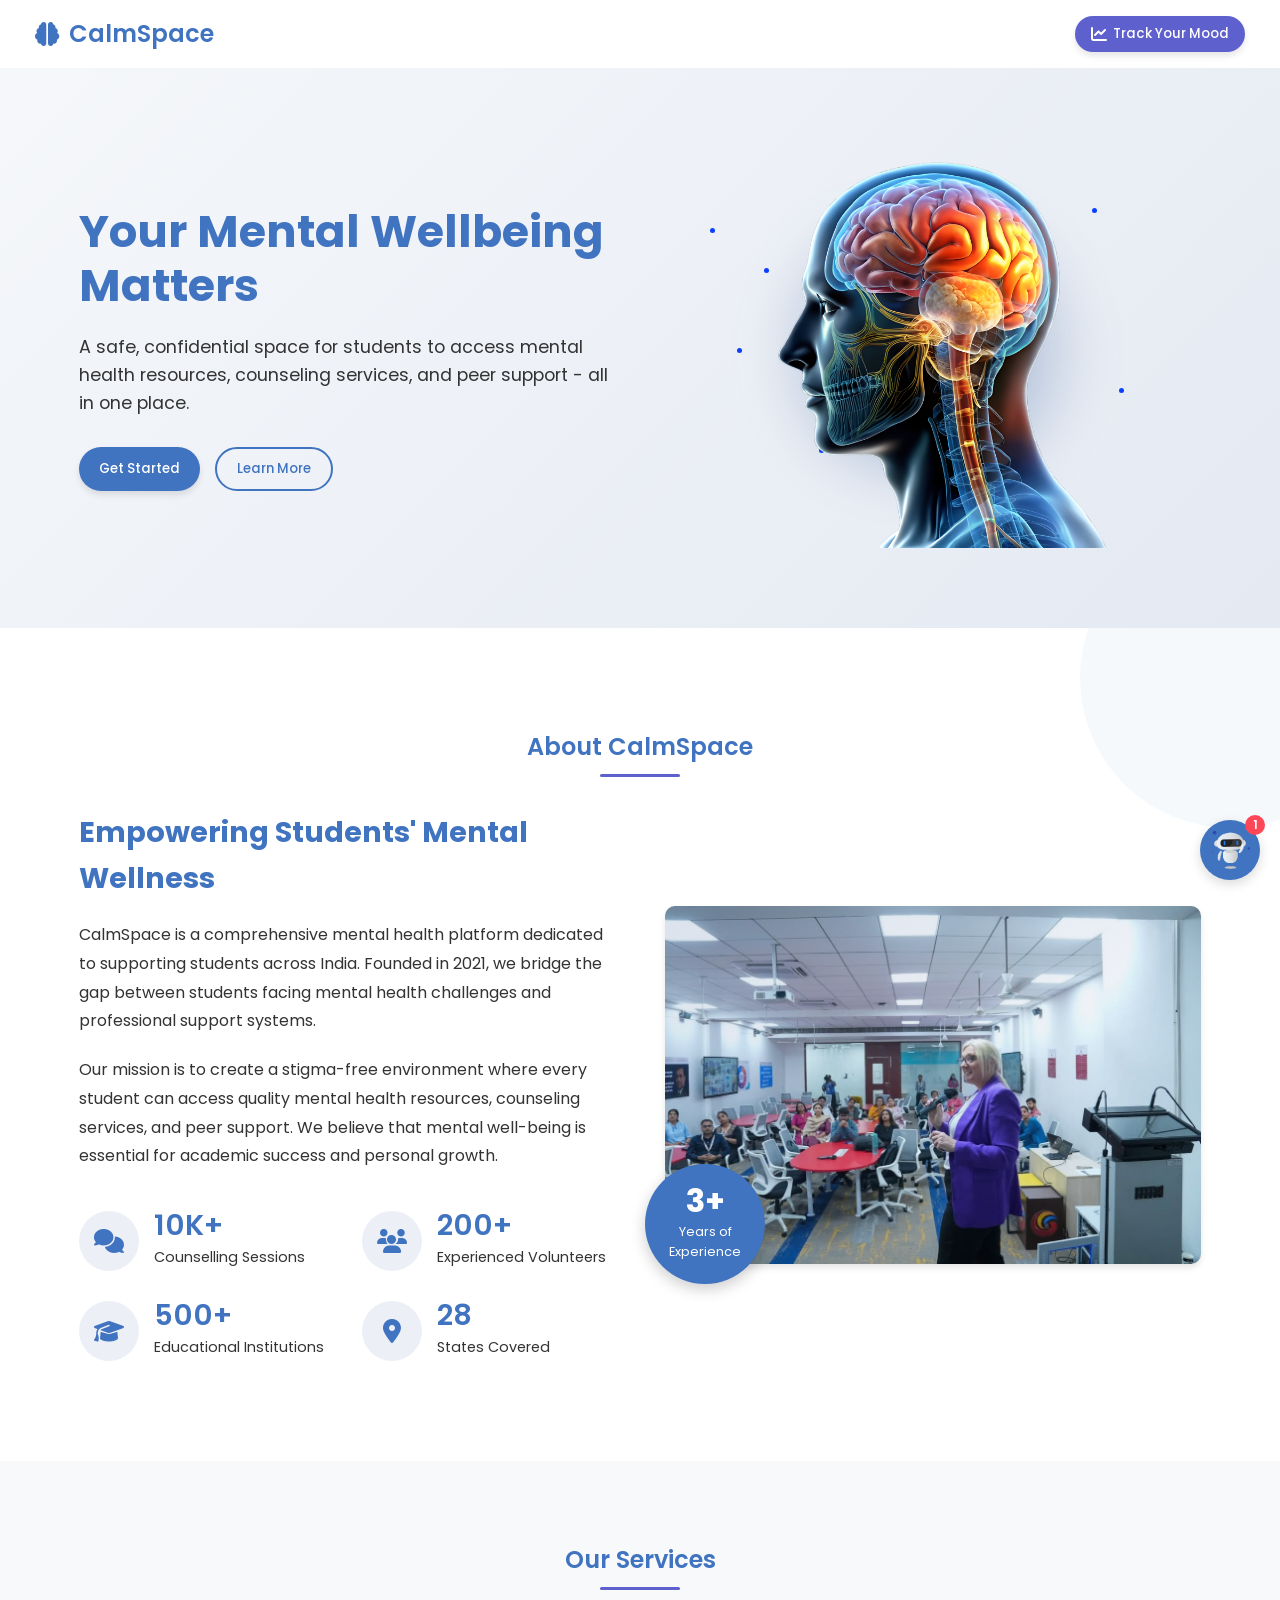
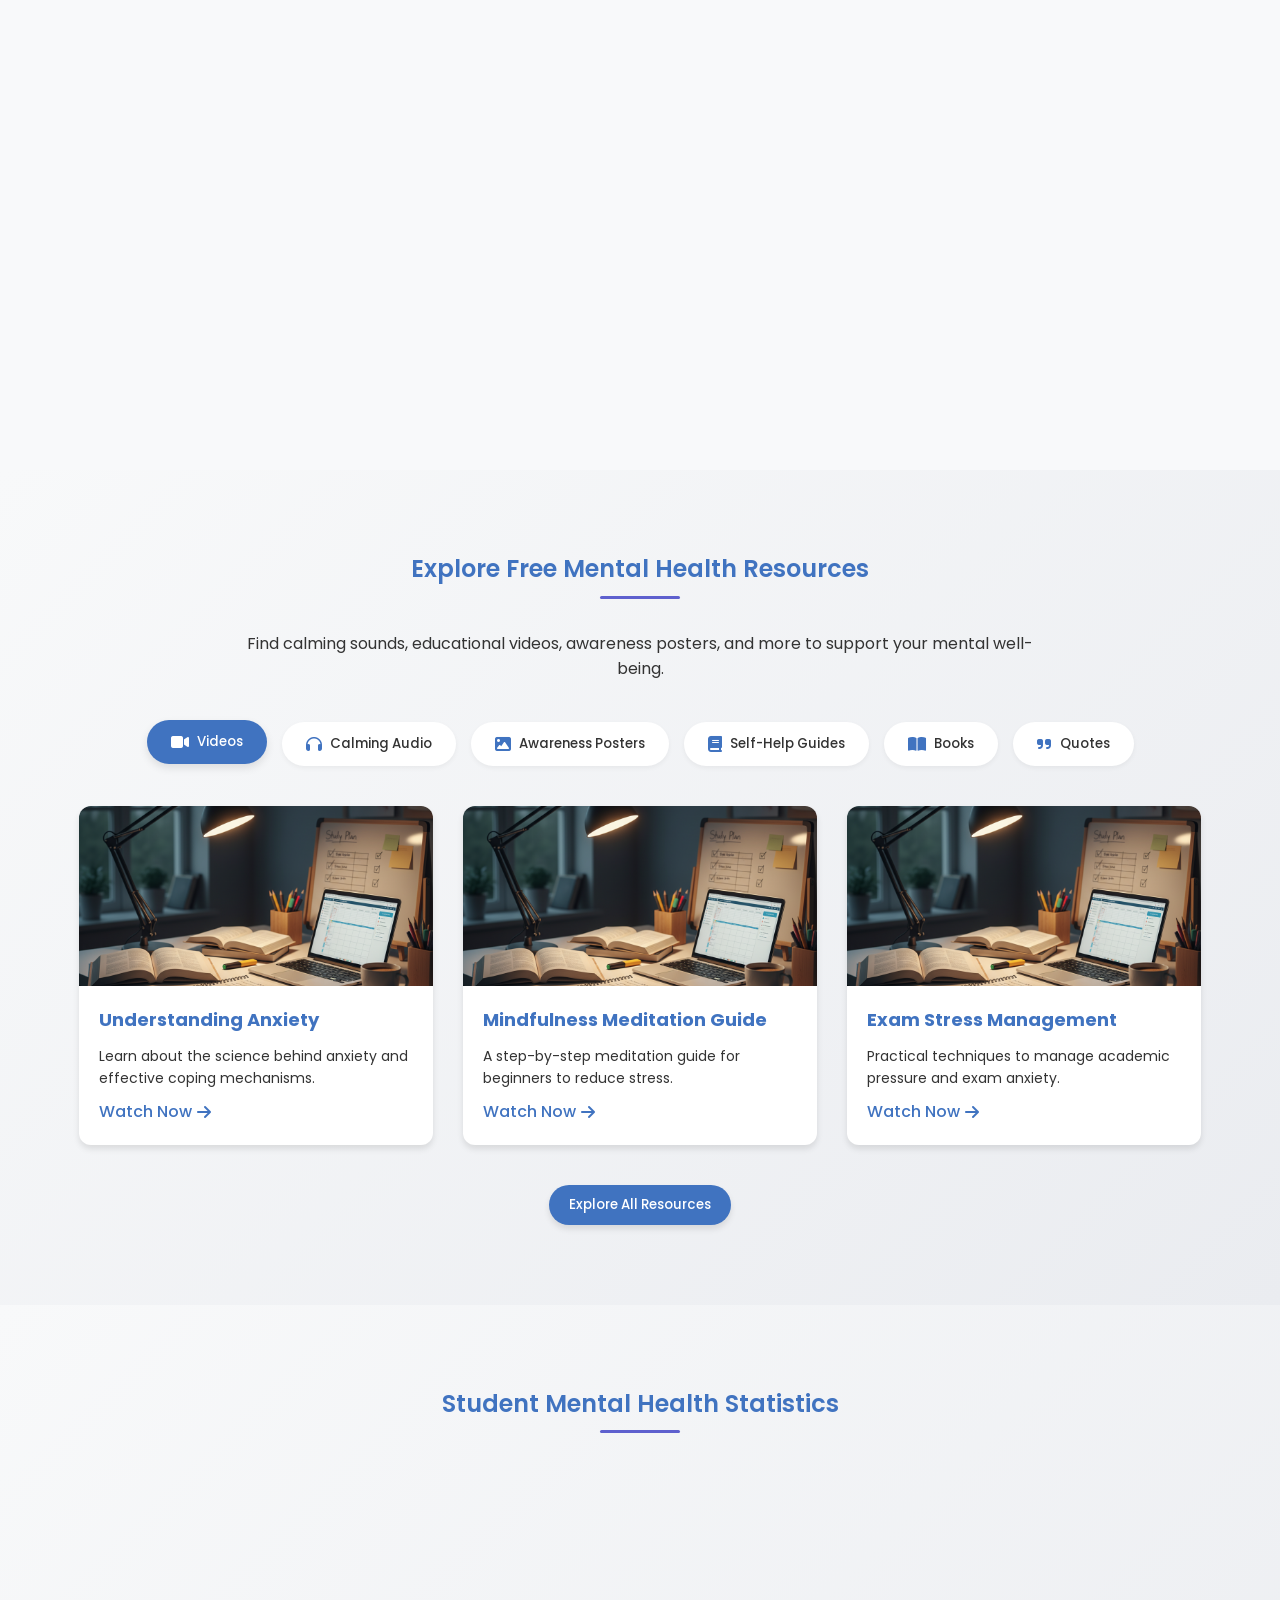
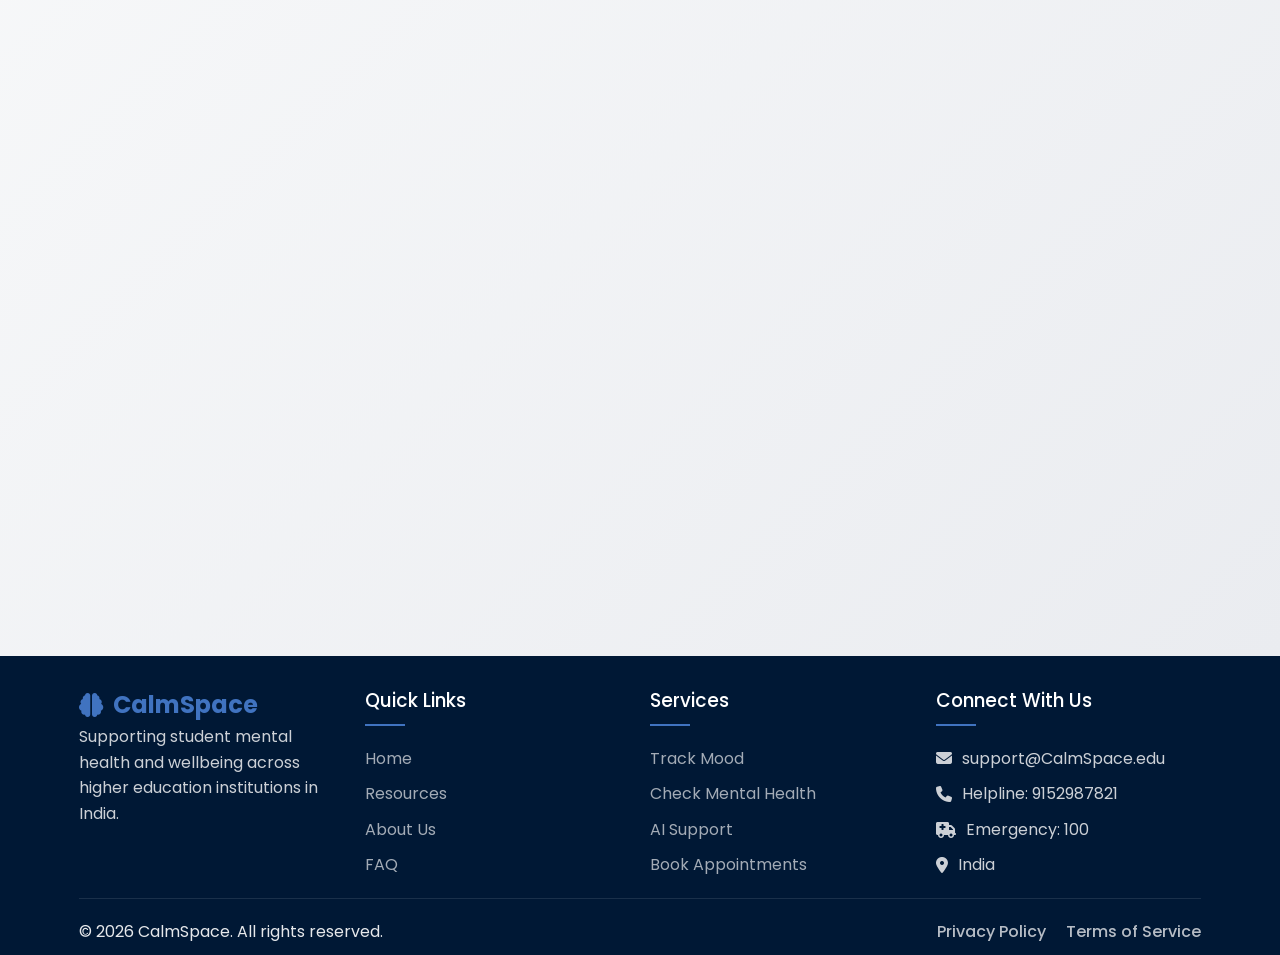
==== index.html @ 94ec0b8b "initial commit - frontend" ====
<!DOCTYPE html>
<html lang="en">

<head>
    <meta charset="UTF-8">
    <meta name="viewport" content="width=device-width, initial-scale=1.0">
    <!-- Primary Meta Tags -->
    <meta name="description" content="CalmSpace - A comprehensive mental health platform for students in higher education institutions across India. Access resources, support, and personalized mental wellness tools.">
    <meta name="keywords" content="mental health, student wellness, counseling, mindfulness, mental health support, education, stress management, anxiety, depression, student resources">
    <meta name="author" content="CalmSpace Warriors">
    <meta name="robots" content="index, follow">
    <meta name="theme-color" content="#6A0DAD">
    
    <!-- Favicon -->
    <link rel="apple-touch-icon" sizes="180x180" href="images/ico.png">
    <link rel="icon" type="image/png" sizes="32x32" href="images/ico.png">
    <link rel="icon" type="image/png" sizes="16x16" href="images/ico.png">
    <link rel="manifest" href="images/favicon/site.webmanifest">
    
    <!-- Open Graph / Facebook -->
    <meta property="og:type" content="website">
    <meta property="og:url" content="https://mind-space-beryl.vercel.app/">
    <meta property="og:title" content="CalmSpace - Digital Mental Health Support">
    <meta property="og:description" content="A safe, confidential space for students to access mental health resources, counseling services, and peer support.">
    <meta property="og:image" content="https://mind-space-beryl.vercel.app/images/screenshots/home.png">
    
    <!-- Twitter -->
    <meta property="twitter:card" content="summary_large_image">
    <meta property="twitter:url" content="https://mind-space-beryl.vercel.app/">
    <meta property="twitter:title" content="CalmSpace - Digital Mental Health Support">
    <meta property="twitter:description" content="A safe, confidential space for students to access mental health resources, counseling services, and peer support.">
    <meta property="twitter:image" content="https://mind-space-beryl.vercel.app/images/screenshots/home.png">

    <!-- Mobile App Capability -->
    <meta name="apple-mobile-web-app-capable" content="yes">
    <meta name="mobile-web-app-capable" content="yes">
    <meta name="apple-mobile-web-app-status-bar-style" content="black-translucent">
    
    <!-- PWA Compatibility -->
    <link rel="canonical" href="https://mind-space-beryl.vercel.app/">
    
    <title>CalmSpace - Digital Mental Health Support</title>
    <link rel="stylesheet" href="css/styles.css">
    <link rel="stylesheet" href="css/dashboard.css">
    <link rel="stylesheet" href="https://cdnjs.cloudflare.com/ajax/libs/font-awesome/6.4.0/css/all.min.css">
    <link href="https://fonts.googleapis.com/css2?family=Poppins:wght@300;400;500;600;700&display=swap"
        rel="stylesheet">

</head>

<body>
    <!-- Add notification container at the top of the body -->
    <div class="notifications-container" id="notifications-container"></div>
    
    <!-- Header Section -->
    <header>
        <div class="container">
            <div class="logo">
                <i class="fas fa-brain"></i>
                <h1>CalmSpace</h1>
            </div>
            <nav>
                <ul class="nav-links">
                   <!-- Navigation links will be populated by script.js based on login status -->
                </ul>
            </nav>
            <div style="display: flex; gap: 15px; align-items: center;">
                <button class="mood-tracker-btn">
                    <i class="fas fa-chart-line"></i> Track Your Mood
                </button>
                
                <!-- Auth buttons container - will be hidden when logged in -->
                <div class="auth-buttons-container" style="display: none;">
                    <div class="auth-buttons">
                        <button class="btn-secondary">Login</button>
                        <button class="btn-primary">Register</button>
                    </div>
                </div>
                
                <!-- User profile dropdown - initially hidden, shown when logged in -->
                <div class="user-profile-dropdown" style="display: none;">
                    <div class="profile-trigger" id="profile-trigger">
                        <div class="avatar-circle" id="header-avatar">U</div>
                        <span id="header-username">User</span>
                        <i class="fas fa-chevron-down"></i>
                    </div>
                    <div class="dropdown-menu" id="profile-dropdown">
                        <a href="profile.html" class="dropdown-item">
                            <i class="fas fa-user"></i> Profile
                        </a>
                        <a href="settings.html" class="dropdown-item">
                            <i class="fas fa-cog"></i> Settings
                        </a>
                        <div class="dropdown-divider"></div>
                        <a href="#" id="logout-btn" class="dropdown-item">
                            <i class="fas fa-sign-out-alt"></i> Sign Out
                        </a>
                    </div>
                </div>
            </div>
            <div class="hamburger">
                <span></span>
                <span></span>
                <span></span>
            </div>
        </div>
    </header>

    <!-- Hero Section -->
    <section id="home" class="hero">
        <div class="container">
            <div class="hero-content">
                <h1 class="fade-in">Your Mental Wellbeing Matters</h1>
                <p class="fade-in">A safe, confidential space for students to access mental health resources, counseling
                    services, and peer support - all in one place.</p>
                <div class="hero-buttons fade-in">
                    <button class="btn-primary">Get Started</button>
                    <button class="btn-secondary">Learn More</button>
                </div>
            </div>
            <div class="hero-image fade-in">
                <div class="brain-container">
                    <img src="./images/brain.png" alt="Brain visualization" class="brain-img">
                    <div class="neon-glow"></div>
                    <!-- Stars and twinkling elements -->
                    <div class="stars-container">
                        <div class="star" style="top: 20%; left: 10%;"></div>
                        <div class="star" style="top: 15%; left: 80%;"></div>
                        <div class="star" style="top: 60%; left: 85%;"></div>
                        <div class="star" style="top: 75%; left: 30%;"></div>
                        <div class="star" style="top: 40%; left: 50%;"></div>
                        <div class="star" style="top: 30%; left: 20%;"></div>
                        <div class="star" style="top: 80%; left: 70%;"></div>
                        <div class="star" style="top: 50%; left: 15%;"></div>
                    </div>
                    <!-- Neural network lines -->
                    <div class="neural-lines">
                        <div class="line line-1"></div>
                        <div class="line line-2"></div>
                        <div class="line line-3"></div>
                        <div class="line line-4"></div>
                        <div class="line line-5"></div>
                        <div class="line line-6"></div>
                    </div>
                    <div class="pulse-circles">
                        <div class="pulse-circle"></div>
                        <div class="pulse-circle"></div>
                        <div class="pulse-circle"></div>
                    </div>
                </div>
            </div>
        </div>
    </section>

    <section id="about" class="about">
        <div class="container">
            <h2 class="section-title">About CalmSpace</h2>

            <div class="about-container">
                <div class="about-content">
                    <div class="about-text">
                        <h3>Empowering Students' Mental Wellness</h3>
                        <p>CalmSpace is a comprehensive mental health platform dedicated to supporting students across
                            India. Founded in 2021, we bridge the gap between students facing mental health challenges
                            and professional support systems.</p>
                        <p>Our mission is to create a stigma-free environment where every student can access quality
                            mental health resources, counseling services, and peer support. We believe that mental
                            well-being is essential for academic success and personal growth.</p>

                        <div class="key-points">
                            <div class="key-point">
                                <div class="key-icon">
                                    <i class="fas fa-comments"></i>
                                </div>
                                <div class="key-info">
                                    <h4>10K+</h4>
                                    <p>Counselling Sessions</p>
                                </div>
                            </div>

                            <div class="key-point">
                                <div class="key-icon">
                                    <i class="fas fa-users"></i>
                                </div>
                                <div class="key-info">
                                    <h4>200+</h4>
                                    <p>Experienced Volunteers</p>
                                </div>
                            </div>

                            <div class="key-point">
                                <div class="key-icon">
                                    <i class="fas fa-graduation-cap"></i>
                                </div>
                                <div class="key-info">
                                    <h4>500+</h4>
                                    <p>Educational Institutions</p>
                                </div>
                            </div>

                            <div class="key-point">
                                <div class="key-icon">
                                    <i class="fas fa-map-marker-alt"></i>
                                </div>
                                <div class="key-info">
                                    <h4>28</h4>
                                    <p>States Covered</p>
                                </div>
                            </div>
                        </div>
                    </div>
                </div>

                <div class="about-image">
                    <div class="image-container">
                        <img src="images/class.png" alt="Student counseling session">
                        <div class="image-overlay"></div>
                    </div>
                    <div class="experience-badge">
                        <span class="years">3+</span>
                        <span class="text">Years of<br>Experience</span>
                    </div>
                </div>
            </div>
        </div>
    </section>

    <!-- Quick Links Section -->
    <section id="services" class="quick-links">
        <div class="container">
            <h2 class="section-title">Our Services</h2>
            <div class="services-grid">
                <div class="service-card slide-up">
                    <div class="icon-container">
                        <i class="fas fa-robot"></i>
                    </div>
                    <h3>AI-guided Support</h3>
                    <p>Interactive chatbot offering coping strategies and professional referrals when needed.</p>
                    <a href="AI-support.html" class="learn-more">Try Now <i class="fas fa-arrow-right"></i></a>
                </div>

                <div class="service-card slide-up">
                    <div class="icon-container">
                        <i class="fas fa-calendar-check"></i>
                    </div>
                    <h3>Confidential Booking</h3>
                    <p>Schedule private appointments with campus counselors or mental health professionals.</p>
                    <a href="appointment.html" class="learn-more">Book Now <i class="fas fa-arrow-right"></i></a>
                </div>

                <div class="service-card slide-up">
                    <div class="icon-container">
                        <i class="fas fa-book-open"></i>
                    </div>
                    <h3>Resource Hub</h3>
                    <p>Access videos, relaxation audio, and wellness guides in multiple languages.</p>
                    <a href="resources.html" class="learn-more">Explore <i class="fas fa-arrow-right"></i></a>
                </div>

                <div class="service-card slide-up">
                    <div class="icon-container">
                        <i class="fas fa-users"></i>
                    </div>
                    <h3>Peer Support</h3>
                    <p>Connect with trained student volunteers in a moderated, safe environment.</p>
                    <a href="community.html" class="learn-more">Join Community <i class="fas fa-arrow-right"></i></a>
                </div>
            </div>
        </div>
    </section>

        <!-- Resources Section -->
    <section id="resources" class="resources">
        <div class="container">
            <h2 class="section-title">Explore Free Mental Health Resources</h2>
            <p class="section-description">Find calming sounds, educational videos, awareness posters, and more to support your mental well-being.</p>
            
            <div class="resources-tabs">
                <button class="tab-button active" data-tab="videos">
                    <i class="fas fa-video"></i> Videos
                </button>
                <button class="tab-button" data-tab="audio">
                    <i class="fas fa-headphones"></i> Calming Audio
                </button>
                <button class="tab-button" data-tab="posters">
                    <i class="fas fa-image"></i> Awareness Posters
                </button>
                <button class="tab-button" data-tab="guides">
                    <i class="fas fa-book"></i> Self-Help Guides
                </button>
                <button class="tab-button" data-tab="books">
                    <i class="fas fa-book-open"></i> Books
                </button>
                <button class="tab-button" data-tab="quotes">
                    <i class="fas fa-quote-right"></i> Quotes
                </button>
            </div>
            
            <div class="tab-content active" id="videos-content">
                <div class="resources-grid">
                    <div class="resource-card video-card">
                        <div class="resource-thumbnail" data-video-src="resource/video/3.mp4">
                            <img src="resource/posters/1.png" alt="Understanding Anxiety">
                        </div>
                        <h3>Understanding Anxiety</h3>
                        <p>Learn about the science behind anxiety and effective coping mechanisms.</p>
                        <a href="#" class="resource-link" onclick="handleResourceClick(event, 'resources.html')">Watch Now <i class="fas fa-arrow-right"></i></a>
                    </div>
                    
                    <div class="resource-card video-card">
                        <div class="resource-thumbnail" data-video-src="resource/video/3.mp4">
                            <img src="resource/posters/1.png" alt="Mindfulness Meditation Guide">
                        </div>
                        <h3>Mindfulness Meditation Guide</h3>
                        <p>A step-by-step meditation guide for beginners to reduce stress.</p>
                        <a href="#" class="resource-link" onclick="handleResourceClick(event, 'resources.html')">Watch Now <i class="fas fa-arrow-right"></i></a>
                    </div>
                    
                    <div class="resource-card video-card">
                        <div class="resource-thumbnail" data-video-src="resource/video/3.mp4">
                            <img src="resource/posters/1.png" alt="Exam Stress Management">
                        </div>
                        <h3>Exam Stress Management</h3>
                        <p>Practical techniques to manage academic pressure and exam anxiety.</p>
                        <a href="#" class="resource-link" onclick="handleResourceClick(event, 'resources.html')">Watch Now <i class="fas fa-arrow-right"></i></a>
                    </div>
                </div>
            </div>
            
            <div class="tab-content" id="audio-content">
                <div class="resources-grid">
                    <div class="resource-card audio-card">
                        <div class="resource-thumbnail audio-thumbnail" data-audio-src="resource/audio/1.mp3">
                            <img src="https://images.unsplash.com/photo-1520523839897-bd0b52f945a0?ixlib=rb-4.0.3&auto=format&fit=crop&w=800&q=80" alt="Nature Sounds">
                        </div>
                        <h3>Nature Sounds</h3>
                        <p>Soothing nature sounds to help with focus and relaxation.</p>
                        <a href="#" class="resource-link" onclick="handleResourceClick(event, 'resources.html')">Listen Now <i class="fas fa-arrow-right"></i></a>
                    </div>
                    
                    <div class="resource-card audio-card">
                        <div class="resource-thumbnail audio-thumbnail" data-audio-src="resource/audio/1.mp3">
                            <img src="https://images.unsplash.com/photo-1511379938547-c1f69419868d?ixlib=rb-4.0.3&auto=format&fit=crop&w=800&q=80" alt="Guided Meditation">
                        </div>
                        <h3>Guided Meditation</h3>
                        <p>15-minute guided meditation for stress relief and mental clarity.</p>
                        <a href="#" class="resource-link" onclick="handleResourceClick(event, 'resources.html')">Listen Now <i class="fas fa-arrow-right"></i></a>
                    </div>
                    
                    <div class="resource-card audio-card">
                        <div class="resource-thumbnail audio-thumbnail" data-audio-src="resource/audio/1.mp3">
                            <img src="https://images.unsplash.com/photo-1614624532983-4ce03382d63d?ixlib=rb-4.0.3&auto=format&fit=crop&w=800&q=80" alt="Sleep Sounds">
                        </div>
                        <h3>Sleep Sounds</h3>
                        <p>Calming audio to help you fall asleep faster and improve sleep quality.</p>
                        <a href="#" class="resource-link" onclick="handleResourceClick(event, 'resources.html')">Listen Now <i class="fas fa-arrow-right"></i></a>
                    </div>
                </div>
            </div>
            
            <div class="tab-content" id="posters-content">
                <div class="resources-grid">
                    <div class="resource-card">
                        <div class="resource-thumbnail poster-thumbnail">
                            <img src="resource/posters/1.png" alt="Crisis Helplines">
                        </div>
                        <h3>Crisis Helplines</h3>
                        <p>Important phone numbers and resources for mental health emergencies.</p>
                        <a href="#" class="resource-link" onclick="handleDownload(event, 'resource/posters/3.png', 'Crisis-Helplines-Poster.png')">Download <i class="fas fa-download"></i></a>
                    </div>
                    
                    <div class="resource-card">
                        <div class="resource-thumbnail poster-thumbnail">
                            <img src="resource/posters/1.png" alt="Crisis Helplines">
                        </div>
                        <h3>Crisis Helplines</h3>
                        <p>Important phone numbers and resources for mental health emergencies.</p>
                        <a href="#" class="resource-link" onclick="handleDownload(event, 'resource/posters/3.png', 'Crisis-Helplines-Poster.png')">Download <i class="fas fa-download"></i></a>
                    </div>
                    
                    <div class="resource-card">
                        <div class="resource-thumbnail poster-thumbnail">
                            <img src="resource/posters/1.png" alt="Crisis Helplines">
                        </div>
                        <h3>Crisis Helplines</h3>
                        <p>Important phone numbers and resources for mental health emergencies.</p>
                        <a href="#" class="resource-link" onclick="handleDownload(event, 'resource/posters/3.png', 'Crisis-Helplines-Poster.png')">Download <i class="fas fa-download"></i></a>
                    </div>
                </div>
            </div>
            
            <div class="tab-content" id="guides-content">
                <div class="resources-grid">
                    <div class="resource-card">
                        <div class="resource-thumbnail guide-thumbnail">
                            <img src="https://images.unsplash.com/photo-1544367567-0f2fcb009e0b?ixlib=rb-4.0.3&auto=format&fit=crop&w=800&q=80" alt="Exam Preparation Guide">
                            <div class="guide-icon"><i class="fas fa-file-pdf"></i></div>
                        </div>
                        <h3>Exam Preparation Guide</h3>
                        <p>Comprehensive guide to effective study techniques and exam preparation.</p>
                        <a href="#" class="resource-link" onclick="handleDownload(event, 'resource/guides/1.pdf', 'Exam-Preparation-Guide.pdf')">Download PDF <i class="fas fa-arrow-right"></i></a>
                    </div>
                    
                    <div class="resource-card">
                        <div class="resource-thumbnail guide-thumbnail">
                            <img src="https://images.unsplash.com/photo-1604328698692-f76ea9498e76?ixlib=rb-4.0.3&auto=format&fit=crop&w=800&q=80" alt="Self-Care Workbook">
                            <div class="guide-icon"><i class="fas fa-file-pdf"></i></div>
                        </div>
                        <h3>Self-Care Workbook</h3>
                        <p>Interactive workbook with exercises to improve your mental well-being.</p>
                        <a href="#" class="resource-link" onclick="handleDownload(event, 'resource/guides/1.pdf', 'Self-Care-Workbook.pdf')">Download PDF <i class="fas fa-arrow-right"></i></a>
                    </div>
                    
                    <div class="resource-card">
                        <div class="resource-thumbnail guide-thumbnail">
                            <img src="https://images.unsplash.com/photo-1512621776951-a57141f2eefd?ixlib=rb-4.0.3&auto=format&fit=crop&w=800&q=80" alt="Nutrition and Mental Health">
                            <div class="guide-icon"><i class="fas fa-file-pdf"></i></div>
                        </div>
                        <h3>Nutrition and Mental Health</h3>
                        <p>Learn about the connection between nutrition and mental well-being.</p>
                        <a href="#" class="resource-link" onclick="handleDownload(event, 'resource/guides/1.pdf', 'Nutrition-and-Mental-Health.pdf')">Download PDF <i class="fas fa-arrow-right"></i></a>
                    </div>
                </div>
            </div>
            
            <div class="tab-content" id="books-content">
                <div class="resources-grid">
                    <div class="resource-card">
                        <div class="resource-thumbnail guide-thumbnail">
                            <img src="https://images.unsplash.com/photo-1544947950-fa07a98d237f?ixlib=rb-4.0.3&auto=format&fit=crop&w=800&q=80" alt="The Anxiety and Phobia Workbook">
                            <div class="guide-icon"><i class="fas fa-book"></i></div>
                        </div>
                        <h3>The Anxiety and Phobia Workbook</h3>
                        <p>A practical guide with proven strategies for managing anxiety, panic attacks, and phobias effectively.</p>
                        <a href="#" class="resource-link" onclick="handleDownload(event, 'resource/books/1.pdf', 'The-Anxiety-and-Phobia-Workbook.pdf')">Download PDF <i class="fas fa-download"></i></a>
                    </div>
                    
                    <div class="resource-card">
                        <div class="resource-thumbnail guide-thumbnail">
                            <img src="https://images.unsplash.com/photo-1532012197267-da84d127e765?ixlib=rb-4.0.3&auto=format&fit=crop&w=800&q=80" alt="Mindfulness for Students">
                            <div class="guide-icon"><i class="fas fa-book"></i></div>
                        </div>
                        <h3>Mindfulness for Students</h3>
                        <p>Learn practical mindfulness techniques specifically designed for academic stress and student life.</p>
                        <a href="#" class="resource-link" onclick="handleDownload(event, 'resource/books/1.pdf', 'Mindfulness-for-Students.pdf')">Download PDF <i class="fas fa-download"></i></a>
                    </div>
                    
                    <div class="resource-card">
                        <div class="resource-thumbnail guide-thumbnail">
                            <img src="https://images.unsplash.com/photo-1535905557558-afc4877a26fc?ixlib=rb-4.0.3&auto=format&fit=crop&w=800&q=80" alt="The Self-Care Project">
                            <div class="guide-icon"><i class="fas fa-book"></i></div>
                        </div>
                        <h3>The Self-Care Project</h3>
                        <p>How to develop self-care habits that actually work and lead to a healthier, happier you.</p>
                        <a href="#" class="resource-link" onclick="handleDownload(event, 'resource/books/1.pdf', 'The-Self-Care-Project.pdf')">Download PDF <i class="fas fa-download"></i></a>
                    </div>
                </div>
            </div>
            
            <div class="tab-content" id="quotes-content">
                <div class="resources-grid">
                    <div class="resource-card quote-card">
                        <div class="quote-container">
                            <i class="fas fa-quote-left quote-icon"></i>
                            <blockquote>"Your present circumstances don't determine where you can go; they merely determine where you start."</blockquote>
                            <p class="quote-author">— Nido Qubein</p>
                        </div>
                        <a href="#" class="resource-link" onclick="handleQuoteShare(event, 'Your present circumstances don\'t determine where you can go; they merely determine where you start.', 'Nido Qubein')">Share <i class="fas fa-share-alt"></i></a>
                    </div>
                    
                    <div class="resource-card quote-card">
                        <div class="quote-container">
                            <i class="fas fa-quote-left quote-icon"></i>
                            <blockquote>"You don't have to control your thoughts. You just have to stop letting them control you."</blockquote>
                            <p class="quote-author">— Dan Millman</p>
                        </div>
                        <a href="#" class="resource-link" onclick="handleQuoteShare(event, 'You don\'t have to control your thoughts. You just have to stop letting them control you.', 'Dan Millman')">Share <i class="fas fa-share-alt"></i></a>
                    </div>
                    
                    <div class="resource-card quote-card">
                        <div class="quote-container">
                            <i class="fas fa-quote-left quote-icon"></i>
                            <blockquote>"Mental health problems don't define who you are. They are something you experience, but you walk in your own shoes."</blockquote>
                            <p class="quote-author">— Matt Haig</p>
                        </div>
                        <a href="#" class="resource-link" onclick="handleQuoteShare(event, 'Mental health problems don\'t define who you are. They are something you experience, but you walk in your own shoes.', 'Matt Haig')">Share <i class="fas fa-share-alt"></i></a>
                    </div>
                </div>
            </div>
            
            <div class="center-button">
                <button class="btn-primary">Explore All Resources</button>
            </div>
        </div>
    </section>
    <!-- Data Visualization Section -->
    <section id="statistics" class="data-visualization">
        <div class="container">
            <h2 class="section-title">Student Mental Health Statistics</h2>
            <div class="data-grid">
                <div class="map-container slide-up">
                    <h3>Select a State/UT</h3>
                    <div class="india-map-wrapper">
                        <div id="map-tooltip"></div>
                        <object id="india-map-object" data="./images/india.svg" type="image/svg+xml"></object>
                    </div>
                    <div class="map-legend">
                        <div class="legend-item">
                            <span class="legend-color" style="background-color: #4a6fa5;"></span>
                            <span>Selected State</span>
                        </div>
                        <div class="legend-item">
                            <span class="legend-color" style="background-color: #e4e9f2;"></span>
                            <span>Other States</span>
                        </div>
                    </div>
                </div>

                <div class="stats-container slide-up">
                    <h3 id="stats-title">All India Statistics</h3>
                    <div class="stats-wrapper">
                        <div class="stat-card">
                            <div class="stat-icon">
                                <i class="fas fa-graduation-cap"></i>
                            </div>
                            <div class="stat-info">
                                <h4>Higher Education Students</h4>
                                <p id="education-stat">3.85 Crore</p>
                            </div>
                        </div>

                        <div class="stat-card">
                            <div class="stat-icon">
                                <i class="fas fa-brain"></i>
                            </div>
                            <div class="stat-info">
                                <h4>Facing Mental Stress</h4>
                                <p id="stress-stat">1.16 Crore (30%)</p>
                            </div>
                        </div>

                        <div class="stat-card">
                            <div class="stat-icon">
                                <i class="fas fa-hand-holding-heart"></i>
                            </div>
                            <div class="stat-info">
                                <h4>Seeking Help</h4>
                                <p id="help-stat">23.1 Lakh (20%)</p>
                            </div>
                        </div>

                        <div class="stat-card">
                            <div class="stat-icon">
                                <i class="fas fa-clinic-medical"></i>
                            </div>
                            <div class="stat-info">
                                <h4>Available Counselors</h4>
                                <p id="counselor-stat">1:5000 Ratio</p>
                            </div>
                        </div>
                    </div>
                    <div class="chart-container">
                        <canvas id="mental-health-chart"></canvas>
                    </div>
                    <div class="data-note">
                        <i class="fas fa-info-circle"></i> Data shown is based on 2026 projections from national mental health surveys.
                    </div>
                </div>
            </div>
        </div>
    </section>

    <!-- Footer Section -->
    <footer id="contact">
        <div class="container">
            <div class="footer-top">
                <div class="footer-column">
                    <div class="logo">
                        <i class="fas fa-brain"></i>
                        <h2>CalmSpace</h2>
                    </div>
                    <p>Supporting student mental health and wellbeing across higher education institutions in India.</p>
                </div>

                <div class="footer-column">
                    <h3>Quick Links</h3>
                    <ul>
                        <li><a href="index.html">Home</a></li>
                        <li><a href="#" onclick="checkLoginAndRedirect('resources.html')">Resources</a></li>
                        <li><a href="about.html">About Us</a></li>
                        <li><a href="faq.html">FAQ</a></li>
                    </ul>
                </div>

                <div class="footer-column">
                    <h3>Services</h3>
                    <ul>
                        <li><a href="#" onclick="checkLoginAndRedirect('mood.html')">Track Mood</a></li>
                        <li><a href="#" onclick="checkLoginAndRedirect('mental-home.html')">Check Mental Health</a></li>
                        <li><a href="#" onclick="checkLoginAndRedirect('AI-support.html')">AI Support</a></li>
                        <li><a href="#" onclick="checkLoginAndRedirect('appointment.html')">Book Appointments</a></li>
                    </ul>
                </div>

                <div class="footer-column">
                    <h3>Connect With Us</h3>
                    <ul>
                        <li><i class="fas fa-envelope"></i> support@CalmSpace.edu</li>
                        <li><i class="fas fa-phone"></i> Helpline: 9152987821</li>
                        <li><i class="fas fa-ambulance"></i> Emergency: 100</li>
                        <li><i class="fas fa-map-marker-alt"></i> India</li>
                    </ul>
                </div>
            </div>

            <div class="footer-bottom">
                <p>&copy; 2026 CalmSpace. All rights reserved.</p>
                <div class="footer-links">
                    <a href="policy.html">Privacy Policy</a>
                    <a href="terms.html">Terms of Service</a>
                </div>
            </div>
        </div>
    </footer>

    <!-- Login Dialog -->
    <div id="login-dialog" class="auth-dialog">
        <div class="auth-container">
            <div class="auth-close" onclick="toggleDialog('login-dialog', false)">
                <i class="fas fa-times"></i>
            </div>
            <div class="auth-content">
                <div class="auth-image">
                    <img src="https://images.unsplash.com/photo-1552664730-d307ca884978?ixlib=rb-4.0.3&auto=format&fit=crop&w=800&q=80" alt="Login">
                    <div class="auth-image-text">
                        <h3>Welcome Back!</h3>
                        <p>Sign in to access personalized mental wellness resources and support.</p>
                    </div>
                </div>
                <div class="auth-form">
                    <div class="form-header">
                        <div class="logo">
                            <i class="fas fa-brain"></i>
                            <h2>CaLmSpace</h2>
                        </div>
                        <h3>Login to Your Account</h3>
                    </div>
                    <form id="login-form" onsubmit="return validateLoginForm(event)">
                        <div class="form-group">
                            <label for="login-email">Email Address</label>
                            <div class="input-with-icon">
                                <i class="fas fa-envelope"></i>
                                <input type="email" id="login-email" placeholder="Enter your email" required>
                            </div>
                        </div>
                        <div class="form-group">
                            <label for="login-password">Password</label>
                            <div class="input-with-icon password-field">
                                <i class="fas fa-lock"></i>
                                <input type="password" id="login-password" placeholder="Enter your password" required>
                                <button type="button" class="password-toggle" onclick="togglePasswordVisibility('login-password', this)">
                                    <i class="fas fa-eye"></i>
                                </button>
                            </div>
                        </div>
                        <div class="form-group">
                            <label>Captcha Verification</label>
                            <div class="captcha-container">
                                <div id="login-captcha-display" class="captcha-display"></div>
                                <button type="button" class="refresh-captcha" onclick="generateCaptcha('login-captcha-display')">
                                    <i class="fas fa-sync-alt"></i>
                                </button>
                            </div>
                            <div class="input-with-icon">
                                <i class="fas fa-shield-alt"></i>
                                <input type="text" id="login-captcha-input" placeholder="Enter captcha code" required>
                            </div>
                        </div>
                        <div class="form-options">
                            <div class="remember-me">
                                <input type="checkbox" id="remember-me">
                                <label for="remember-me">Remember me</label>
                            </div>
                            <a href="#" class="forgot-password" onclick="showForgotPassword()">Forgot Password?</a>
                        </div>
                        <button type="submit" class="btn-primary full-width">Login</button>
                        <div class="auth-footer">
                            <p>Don't have an account? <a href="#" onclick="switchDialog('login-dialog', 'register-dialog')">Sign Up</a></p>
                        </div>
                    </form>
                </div>
            </div>
        </div>
    </div>

    <!-- Registration Dialog -->
    <div id="register-dialog" class="auth-dialog">
        <div class="auth-container">
            <div class="auth-close" onclick="toggleDialog('register-dialog', false)">
                <i class="fas fa-times"></i>
            </div>
            <div class="auth-content">
                <div class="auth-image">
                    <img src="https://images.unsplash.com/photo-1517048676732-d65bc937f952?ixlib=rb-4.0.3&auto=format&fit=crop&w=800&q=80" alt="Register">
                    <div class="auth-image-text">
                        <h3>Join CaLmSpace</h3>
                        <p>Create an account to begin your mental wellness journey with personalized support.</p>
                    </div>
                </div>
                <div class="auth-form">
                    <div class="form-header">
                        <div class="logo">
                            <i class="fas fa-brain"></i>
                            <h2>CaLmSpace</h2>
                        </div>
                        <h3>Create Your Account</h3>
                    </div>
                    <form id="register-form" onsubmit="return validateRegisterForm(event)">
                        <div class="form-row">
                            <div class="form-group half">
                                <label for="first-name">First Name</label>
                                <div class="input-with-icon">
                                    <i class="fas fa-user"></i>
                                    <input type="text" id="first-name" placeholder="First name" required>
                                </div>
                            </div>
                            <div class="form-group half">
                                <label for="last-name">Last Name</label>
                                <div class="input-with-icon">
                                    <i class="fas fa-user"></i>
                                    <input type="text" id="last-name" placeholder="Last name" required>
                                </div>
                            </div>
                        </div>
                        <div class="form-group">
                            <label for="register-email">Email Address</label>
                            <div class="input-with-icon">
                                <i class="fas fa-envelope"></i>
                                <input type="email" id="register-email" placeholder="Email address" required>
                            </div>
                        </div>
                        <div class="form-group">
                            <label for="mobile">Mobile Number</label>
                            <div class="input-with-icon">
                                <i class="fas fa-mobile-alt"></i>
                                <input type="tel" id="mobile" placeholder="Mobile number" required>
                            </div>
                        </div>
                        <div class="form-group">
                            <label for="dob">Date of Birth</label>
                            <div class="dob-container">
                                <div class="dob-input">
                                    <input type="number" id="dob-day" placeholder="DD" min="1" max="31" required>
                                    <label for="dob-day">Day</label>
                                </div>
                                <div class="dob-input">
                                    <select id="dob-month" required>
                                        <option value="" disabled selected>Month</option>
                                        <option value="1">January</option>
                                        <option value="2">February</option>
                                        <option value="3">March</option>
                                        <option value="4">April</option>
                                        <option value="5">May</option>
                                        <option value="6">June</option>
                                        <option value="7">July</option>
                                        <option value="8">August</option>
                                        <option value="9">September</option>
                                        <option value="10">October</option>
                                        <option value="11">November</option>
                                        <option value="12">December</option>
                                    </select>
                                    <label for="dob-month">Month</label>
                                </div>
                                <div class="dob-input">
                                    <input type="number" id="dob-year" placeholder="YYYY" min="1950" max="2010" required>
                                    <label for="dob-year">Year</label>
                                </div>
                            </div>
                        </div>
                        <div class="form-row">
                            <div class="form-group half">
                                <label for="create-password">Create Password</label>
                                <div class="input-with-icon password-field">
                                    <i class="fas fa-lock"></i>
                                    <input type="password" id="create-password" placeholder="Create password" required>
                                    <button type="button" class="password-toggle" onclick="togglePasswordVisibility('create-password', this)">
                                        <i class="fas fa-eye"></i>
                                    </button>
                                </div>
                            </div>
                            <div class="form-group half">
                                <label for="confirm-password">Confirm Password</label>
                                <div class="input-with-icon password-field">
                                    <i class="fas fa-lock"></i>
                                    <input type="password" id="confirm-password" placeholder="Confirm password" required>
                                    <button type="button" class="password-toggle" onclick="togglePasswordVisibility('confirm-password', this)">
                                        <i class="fas fa-eye"></i>
                                    </button>
                                </div>
                            </div>
                        </div>
                        <div class="form-group">
                            <label>Captcha Verification</label>
                            <div class="captcha-container">
                                <div id="register-captcha-display" class="captcha-display"></div>
                                <button type="button" class="refresh-captcha" onclick="generateCaptcha('register-captcha-display')">
                                    <i class="fas fa-sync-alt"></i>
                                </button>
                            </div>
                            <div class="input-with-icon">
                                <i class="fas fa-shield-alt"></i>
                                <input type="text" id="register-captcha-input" placeholder="Enter captcha code" required>
                            </div>
                        </div>
                        <div class="form-group checkbox-group">
                            <input type="checkbox" id="terms-agree" required>
                            <label for="terms-agree">I accept the <a href="#">Terms and Conditions</a> and <a href="#">Privacy Policy</a></label>
                        </div>
                        <button type="submit" class="btn-primary full-width">Sign Up</button>
                        <div class="auth-footer">
                            <p>Already have an account? <a href="#" onclick="switchDialog('register-dialog', 'login-dialog')">Login</a></p>
                        </div>
                    </form>
                </div>
            </div>
        </div>
    </div>

    <!-- Forgot Password Dialog -->
    <div id="forgot-password-dialog" class="auth-dialog">
        <div class="auth-container forgot-password-container">
            <div class="auth-close" onclick="toggleDialog('forgot-password-dialog', false)">
                <i class="fas fa-times"></i>
            </div>
            <div class="auth-form centered">
                <div class="form-header">
                    <div class="logo">
                        <i class="fas fa-brain"></i>
                        <h2>CaLmSpace</h2>
                    </div>
                    <h3>Reset Your Password</h3>
                    <p>Enter your email address and we'll send you a link to reset your password.</p>
                </div>
                <form id="forgot-password-form" onsubmit="return handleForgotPassword(event)">
                    <div class="form-group">
                        <label for="reset-email">Email Address</label>
                        <div class="input-with-icon">
                            <i class="fas fa-envelope"></i>
                            <input type="email" id="reset-email" placeholder="Enter your email" required>
                        </div>
                    </div>
                    <button type="submit" class="btn-primary full-width">Send Reset Link</button>
                    <div class="auth-footer">
                        <p><a href="#" onclick="switchDialog('forgot-password-dialog', 'login-dialog')">Back to Login</a></p>
                    </div>
                </form>
            </div>
        </div>
    </div>
    
    <!-- OTP Verification Dialog -->
    <div id="otp-dialog" class="auth-dialog">
        <div class="auth-container forgot-password-container">
            <div class="auth-close" onclick="toggleDialog('otp-dialog', false)">
                <i class="fas fa-times"></i>
            </div>
            <div class="auth-form centered">
                <div class="form-header">
                    <div class="logo">
                        <i class="fas fa-brain"></i>
                        <h2>CaLmSpace</h2>
                    </div>
                    <h3>Verify Your Account</h3>
                    <p>Enter the OTP sent to your email/mobile.</p>
                </div>
                <form id="otp-form" onsubmit="return handleOTPVerification(event)">
                    <div class="form-group otp-container">
                        <input type="text" class="otp-input" maxlength="1" data-index="1" required>
                        <input type="text" class="otp-input" maxlength="1" data-index="2" required>
                        <input type="text" class="otp-input" maxlength="1" data-index="3" required>
                        <input type="text" class="otp-input" maxlength="1" data-index="4" required>
                        <input type="text" class="otp-input" maxlength="1" data-index="5" required>
                        <input type="text" class="otp-input" maxlength="1" data-index="6" required>
                    </div>
                    <div class="resend-container">
                        <p>Didn't receive OTP? <a href="#" id="resend-otp">Resend OTP</a></p>
                        <p id="resend-timer">Resend in <span id="timer">60</span> seconds</p>
                    </div>
                    <button type="submit" class="btn-primary full-width">Verify OTP</button>
                </form>
            </div>
        </div>
    </div>
        <!-- Chatbot Widget -->
    <div class="chatbot-widget">
        <button class="chatbot-toggle" id="chatbot-toggle">
            <img src="images/chatbot.gif" alt="CalmSpace Assistant" class="chatbot-icon">
            <div class="chatbot-notification" id="chatbot-notification">1</div>
        </button>
        
        <div class="chatbot-container" id="chatbot-container">
            <div class="chatbot-header">
                <div class="chatbot-header-info">
                    <img src="images/chatbot.gif" alt="Assistant" class="chatbot-avatar">
                    <div class="chatbot-info">
                        <h4>CalmSpace Assistant</h4>
                        <p>Online • Ready to help</p>
                    </div>
                </div>
                <button class="chatbot-close" id="chatbot-close">
                    <i class="fas fa-times"></i>
                </button>
            </div>
            
            <div class="chatbot-messages" id="chatbot-messages">
                <!-- Messages will be dynamically added here -->
            </div>
            
            <div class="typing-indicator" id="typing-indicator">
                <img src="images/chatbot.gif" alt="Assistant" class="message-avatar">
                <div class="typing-dots">
                    <span></span>
                    <span></span>
                    <span></span>
                </div>
            </div>
            
            <div class="chatbot-input-container">
                <input type="text" class="chatbot-input" id="chatbot-input" placeholder="Type your message..." maxlength="500">
                <button class="chatbot-send" id="chatbot-send">
                    <i class="fas fa-paper-plane"></i>
                </button>
            </div>
        </div>
    </div>

    <!-- Scripts -->
    <script>
    // Configure API URL based on environment - will be overridden by config.js
    (function() {
        // Wait for config.js to load, then check if we have a proper ENV_API_URL
        setTimeout(() => {
            if (!window.ENV_API_URL) {
                // Fallback configuration if .env loading failed
                const isProduction = window.location.hostname !== 'localhost' && 
                                   !window.location.hostname.includes('127.0.0.1');
                
                if (isProduction) {
                    window.ENV_API_URL = 'https://CalmSpace-9a0l.onrender.com';
                    console.log('Running in production mode, API URL:', window.ENV_API_URL);
                } else {
                    window.ENV_API_URL = 'http://localhost:5001';
                    console.log('Running in development mode, API URL:', window.ENV_API_URL);
                }
            }
            
            console.log('Final API URL configured:', window.ENV_API_URL);
        }, 100);
    })();
    </script>
    <script>
        // Global variables to track currently playing media
        let currentlyPlayingVideo = null;
        let currentlyPlayingAudio = null;
        
        // Initialize hover-based media playback when DOM is loaded
        document.addEventListener('DOMContentLoaded', function() {
            initializeHoverMediaPlayback();
        });
        
        // Function to stop all other media
        function stopAllOtherMedia(currentMedia, type) {
            // Stop other videos (but not the current one)
            if (type !== 'video' && currentlyPlayingVideo && currentlyPlayingVideo !== currentMedia) {
                currentlyPlayingVideo.pause();
                currentlyPlayingVideo = null;
            }
            
            // Stop other audio (but not the current one)
            if (type !== 'audio' && currentlyPlayingAudio && currentlyPlayingAudio !== currentMedia) {
                currentlyPlayingAudio.pause();
                currentlyPlayingAudio = null;
            }
            
            // Stop ALL other videos when playing audio, and vice versa
            if (type === 'audio' && currentlyPlayingVideo) {
                currentlyPlayingVideo.pause();
                currentlyPlayingVideo = null;
            }
            
            if (type === 'video' && currentlyPlayingAudio) {
                currentlyPlayingAudio.pause();
                currentlyPlayingAudio = null;
            }
        }
        
        // Initialize hover-based media playback
        function initializeHoverMediaPlayback() {
            // Handle video cards
            document.querySelectorAll('.video-card .resource-thumbnail').forEach(thumbnail => {
                thumbnail.addEventListener('mouseenter', () => {
                    playVideoOnHover(thumbnail);
                });
                
                thumbnail.addEventListener('mouseleave', () => {
                    stopVideoOnLeave(thumbnail);
                });
            });
            
            // Handle audio cards
            document.querySelectorAll('.audio-card .resource-thumbnail').forEach(thumbnail => {
                thumbnail.addEventListener('mouseenter', () => {
                    playAudioOnHover(thumbnail);
                });
                
                thumbnail.addEventListener('mouseleave', () => {
                    stopAudioOnLeave(thumbnail);
                });
            });
        }
        
        // Play video on hover
        function playVideoOnHover(thumbnail) {
            const videoSrc = thumbnail.dataset.videoSrc;
            if (!videoSrc) return;
            
            let video = thumbnail.querySelector('.resource-video');
            
            // If no video element exists, create one
            if (!video) {
                video = document.createElement('video');
                video.className = 'resource-video';
                video.controls = false;
                video.muted = true; // Mute for autoplay compatibility
                video.loop = true;
                video.preload = 'metadata';
                video.style.cssText = 'width: 100%; height: 100%; object-fit: cover; position: absolute; top: 0; left: 0; z-index: 1;';
                
                // Create source element
                const source = document.createElement('source');
                source.src = videoSrc;
                source.type = 'video/mp4';
                video.appendChild(source);
                
                // Hide the existing image
                const img = thumbnail.querySelector('img');
                if (img) img.style.display = 'none';
                
                thumbnail.appendChild(video);
                
                // Add playing overlay
                const playingOverlay = document.createElement('div');
                playingOverlay.className = 'video-playing-overlay';
                playingOverlay.style.cssText = `
                    position: absolute; 
                    top: 10px; 
                    right: 10px; 
                    background: rgba(0,0,0,0.7); 
                    color: white;
                    padding: 5px 10px;
                    border-radius: 15px;
                    font-size: 12px;
                    z-index: 2;
                    display: none;
                `;
                playingOverlay.innerHTML = '<i class="fas fa-play"></i> Playing';
                
                thumbnail.appendChild(playingOverlay);
            }
            
            // Stop other media and play this video
            stopAllOtherMedia(video, 'video');
            
            setTimeout(() => {
                video.play().then(() => {
                    currentlyPlayingVideo = video;
                    const overlay = thumbnail.querySelector('.video-playing-overlay');
                    if (overlay) overlay.style.display = 'block';
                }).catch(error => {
                    console.error('Error playing video on hover:', error);
                });
            }, 100);
        }
        
        // Stop video on mouse leave
        function stopVideoOnLeave(thumbnail) {
            const video = thumbnail.querySelector('.resource-video');
            if (video && !video.paused) {
                video.pause();
                if (currentlyPlayingVideo === video) {
                    currentlyPlayingVideo = null;
                }
                
                const overlay = thumbnail.querySelector('.video-playing-overlay');
                if (overlay) overlay.style.display = 'none';
                
                // Show image again
                const img = thumbnail.querySelector('img');
                if (img) img.style.display = 'block';
            }
        }
        
        // Play audio on hover
        function playAudioOnHover(thumbnail) {
            const audioSrc = thumbnail.dataset.audioSrc;
            if (!audioSrc) return;
            
            let audio = thumbnail.querySelector('.resource-audio');
            
            // If no audio element exists, create one
            if (!audio) {
                audio = document.createElement('audio');
                audio.className = 'resource-audio';
                audio.preload = 'metadata';
                audio.loop = true;
                audio.style.display = 'none';
                
                // Create source element
                const source = document.createElement('source');
                source.src = audioSrc;
                source.type = 'audio/mpeg';
                audio.appendChild(source);
                
                thumbnail.appendChild(audio);
                
                // Add visual feedback for audio playing
                const audioOverlay = document.createElement('div');
                audioOverlay.className = 'audio-playing-overlay';
                audioOverlay.style.cssText = `
                    position: absolute; 
                    top: 0; 
                    left: 0; 
                    width: 100%; 
                    height: 100%; 
                    background: rgba(64, 115, 192, 0.3); 
                    display: none; 
                    align-items: center; 
                    justify-content: center; 
                    z-index: 2;
                `;
                audioOverlay.innerHTML = `
                    <div style="text-align: center; color: white;">
                        <i class="fas fa-music" style="font-size: 24px; margin-bottom: 5px; display: block;"></i>
                        <div style="font-size: 12px;">Playing...</div>
                    </div>
                `;
                
                thumbnail.appendChild(audioOverlay);
            }
            
            // Stop other media and play this audio
            stopAllOtherMedia(audio, 'audio');
            
            setTimeout(() => {
                audio.play().then(() => {
                    currentlyPlayingAudio = audio;
                    const overlay = thumbnail.querySelector('.audio-playing-overlay');
                    if (overlay) overlay.style.display = 'flex';
                }).catch(error => {
                    console.error('Error playing audio on hover:', error);
                });
            }, 100);
        }
        
        // Stop audio on mouse leave
        function stopAudioOnLeave(thumbnail) {
            const audio = thumbnail.querySelector('.resource-audio');
            if (audio && !audio.paused) {
                audio.pause();
                if (currentlyPlayingAudio === audio) {
                    currentlyPlayingAudio = null;
                }
                
                const overlay = thumbnail.querySelector('.audio-playing-overlay');
                if (overlay) overlay.style.display = 'none';
            }
        }
        
        // Function to handle resource link clicks with authentication check
        function handleResourceClick(event, targetUrl) {
            event.preventDefault();
            
            const authToken = localStorage.getItem('authToken');
            if (authToken) {
                // User is logged in, redirect to target page
                window.location.href = targetUrl;
            } else {
                // User is not logged in, show notification and open login dialog
                showInfo('Please sign up or log in to access this feature');
                toggleDialog('login-dialog', true);
            }
        }
        
        // Function to handle downloads with authentication check
        function handleDownload(event, fileUrl, fileName) {
            event.preventDefault();
            
            const authToken = localStorage.getItem('authToken');
            if (authToken) {
                // User is logged in, start download
                const link = document.createElement('a');
                link.href = fileUrl;
                link.download = fileName || 'download';
                document.body.appendChild(link);
                link.click();
                document.body.removeChild(link);
                showSuccess('Download started successfully!');
            } else {
                // User is not logged in, show notification and open login dialog
                showInfo('Please sign up or log in to download this resource');
                toggleDialog('login-dialog', true);
            }
        }
        
        // Function to handle quote sharing
        function handleQuoteShare(event, quoteText, author) {
            event.preventDefault();
            
            const shareText = `"${quoteText}" - ${author}`;
            const shareUrl = window.location.href;
            
            // Check if Web Share API is supported
            if (navigator.share) {
                navigator.share({
                    title: 'CalmSpace - Inspirational Quote',
                    text: shareText,
                    url: shareUrl,
                }).catch(err => console.log('Error sharing:', err));
            } else {
                // Fallback - copy to clipboard
                navigator.clipboard.writeText(`${shareText}\n\nShared from: ${shareUrl}`).then(() => {
                    showSuccess('Quote copied to clipboard!');
                }).catch(() => {
                    // If clipboard API fails, show share options
                    showShareOptions(shareText, shareUrl);
                });
            }
        }
        
        // Function to show share options if Web Share API is not available
        function showShareOptions(text, url) {
            const encodedText = encodeURIComponent(text);
            const encodedUrl = encodeURIComponent(url);
            
            const shareUrls = {
                twitter: `https://twitter.com/intent/tweet?text=${encodedText}&url=${encodedUrl}`,
                facebook: `https://www.facebook.com/sharer/sharer.php?u=${encodedUrl}&quote=${encodedText}`,
                linkedin: `https://www.linkedin.com/sharing/share-offsite/?url=${encodedUrl}`,
                whatsapp: `https://wa.me/?text=${encodedText}%20${encodedUrl}`
            };
            // Create a simple share modal
            const modal = document.createElement('div');
            modal.innerHTML = `
                <div style="position: fixed; top: 0; left: 0; width: 100%; height: 100%; background: rgba(0,0,0,0.5); z-index: 9999; display: flex; align-items: center; justify-content: center;">
                    <div style="background: white; padding: 20px; border-radius: 10px; max-width: 300px;">
                        <h3>Share this quote</h3>
                        <div style="display: flex; gap: 10px; margin: 15px 0;">
                            <a href="${shareUrls.twitter}" target="_blank" style="padding: 10px; background: #1da1f2; color: white; text-decoration: none; border-radius: 5px;">Twitter</a>
                            <a href="${shareUrls.facebook}" target="_blank" style="padding: 10px; background: #4267b2; color: white; text-decoration: none; border-radius: 5px;">Facebook</a>
                            <a href="${shareUrls.whatsapp}" target="_blank" style="padding: 10px; background: #25d366; color: white; text-decoration: none; border-radius: 5px;">WhatsApp</a>
                        </div>
                        <button onclick="this.closest('div').parentElement.remove()" style="background: #ccc; border: none; padding: 10px 20px; border-radius: 5px; cursor: pointer;">Close</button>
                    </div>
                </div>
            `;
            document.body.appendChild(modal);
        }
    </script>
    <script>
            // Add the user authentication and navigation handling code
    document.addEventListener('DOMContentLoaded', function() {
        // Helper function to handle protected links
        function handleProtectedLink(targetUrl) {
            const authToken = localStorage.getItem('authToken');
            if (authToken) {
                // User is logged in, redirect to target page
                window.location.href = targetUrl;
            } else {
                // User is not logged in, show notification and open signup dialog
                showInfo('Please sign up or log in to access this feature');
                toggleDialog('login-dialog', true);
            }
        }
        
        // Add click handlers for specific buttons
        
        // Mood tracker button
        const moodTrackerBtn = document.querySelector('.mood-tracker-btn');
        if (moodTrackerBtn) {
            moodTrackerBtn.addEventListener('click', function() {
                handleProtectedLink('mood.html');
            });
        }
        
        // Hero section buttons
        const heroButtons = document.querySelector('.hero-buttons');
        if (heroButtons) {
            const buttons = heroButtons.querySelectorAll('button');
            if (buttons.length >= 2) {
                // Get Started button
                buttons[0].addEventListener('click', function() {
                    handleProtectedLink('mental-home.html');
                });
                
                // Learn More button
                buttons[1].addEventListener('click', function() {
                    handleProtectedLink('learn-more.html');
                });
            }
        }
        
        // Explore All Resources button
        const exploreResourcesBtn = document.querySelector('.center-button .btn-primary');
        if (exploreResourcesBtn) {
            exploreResourcesBtn.addEventListener('click', function() {
                handleProtectedLink('resources.html');
            });
        }
        
        // Add event delegation for services and resources sections
        document.addEventListener('click', function(e) {
            // Check if the click is on a link in the services section
            if (e.target.closest('#services a') || e.target.closest('#resources a')) {
                const link = e.target.closest('a');
                if (link && link.getAttribute('href') !== '#') {
                    e.preventDefault();
                    handleProtectedLink(link.getAttribute('href'));
                }
            }
        });
        
        // Check login status
        const authToken = localStorage.getItem('authToken');
        const userData = JSON.parse(localStorage.getItem('userData') || '{}');
        
        // Update navigation based on authentication
        updateNavigation();
        
        if (authToken) {
            // User is logged in - show profile dropdown
            const authButtonsContainer = document.querySelector('.auth-buttons-container');
            const userProfileDropdown = document.querySelector('.user-profile-dropdown');
            
            if (authButtonsContainer) authButtonsContainer.style.display = 'none';
            if (userProfileDropdown) userProfileDropdown.style.display = 'block';
            
            // Update user info in the dropdown
            const fullName = `${userData.firstName || ''} ${userData.lastName || ''}`.trim();
            const initials = ((userData.firstName || '').charAt(0) + (userData.lastName || '').charAt(0)).toUpperCase();
            
            const headerUsername = document.getElementById('header-username');
            const headerAvatar = document.getElementById('header-avatar');
            
            if (headerUsername) headerUsername.textContent = userData.firstName || 'User';
            if (headerAvatar) headerAvatar.textContent = initials || 'U';
            
            // Toggle profile dropdown
            const profileTrigger = document.getElementById('profile-trigger');
            const profileDropdown = document.getElementById('profile-dropdown');
            
            if (profileTrigger && profileDropdown) {
                profileTrigger.addEventListener('click', function() {
                    profileDropdown.classList.toggle('active');
                });
                
                // Close dropdown when clicking outside
                document.addEventListener('click', function(event) {
                    if (!profileTrigger.contains(event.target) && !profileDropdown.contains(event.target)) {
                        profileDropdown.classList.remove('active');
                    }
                });
            }
            
            // Handle logout
            const logoutBtn = document.getElementById('logout-btn');
            if (logoutBtn) {
                logoutBtn.addEventListener('click', function(e) {
                    e.preventDefault();
                    
                    // Clear authentication data
                    localStorage.removeItem('authToken');
                    localStorage.removeItem('userData');
                    
                    // Show success notification
                    showSuccess('Logged out successfully!');
                    
                    // Refresh the page after short delay
                    setTimeout(() => {
                        window.location.reload();
                    }, 1500);
                });
            }
        } else {
            // User is not logged in - show auth buttons
            const authButtonsContainer = document.querySelector('.auth-buttons-container');
            const userProfileDropdown = document.querySelector('.user-profile-dropdown');
            
            if (authButtonsContainer) authButtonsContainer.style.display = 'flex';
            if (userProfileDropdown) userProfileDropdown.style.display = 'none';
        }
    });
    </script>
    <script src="https://cdn.jsdelivr.net/npm/chart.js"></script>
    <script src="js/config.js"></script>
    <script src="js/script.js"></script>
    <script src="js/chatbot.js"></script>
</body>
</html>
---- css/styles.css ----
/* Global Styles */
:root {
    --primary-color: #4073c0;
    --secondary-color: #6b8eba;
    --accent-color: #5e60ce;
    --light-color: #f8f9fa;
    --dark-color: #001835;
    --success-color: #4ca154;
    --text-color: #333333;
    --background-color: #ffffff;
    --shadow: 0 4px 6px rgba(0, 0, 0, 0.1);
    --transition: all 0.3s ease;
}

* {
    margin: 0;
    padding: 0;
    box-sizing: border-box;
}

body {
    font-family: 'Poppins', sans-serif;
    color: var(--text-color);
    line-height: 1.6;
    background-color: var(--background-color);
}

.container {
    width: 90%;
    max-width: 1300px;
    margin: 0 auto;
    padding: 0 15px;
}

a {
    text-decoration: none;
    color: inherit;
}

ul {
    list-style: none;
}

button {
    cursor: pointer;
    font-family: 'Poppins', sans-serif;
}

img {
    max-width: 100%;
    height: auto;
}

.section-title {
    text-align: center;
    margin-bottom: 2rem;
    font-weight: 600;
    color: var(--primary-color);
    position: relative;
    padding-bottom: 10px;
}

.section-title::after {
    content: '';
    position: absolute;
    bottom: 0;
    left: 50%;
    transform: translateX(-50%);
    width: 80px;
    height: 3px;
    background-color: var(--accent-color);
    border-radius: 10px;
}

/* Button Styles */
.btn-primary,
.btn-secondary {
    padding: 10px 20px;
    border-radius: 30px;
    font-weight: 500;
    transition: var(--transition);
    border: none;
    outline: none;
}

.btn-primary {
    background-color: var(--primary-color);
    color: white;
    box-shadow: var(--shadow);
}

.btn-primary:hover {
    background-color: #3a5a8c;
    transform: translateY(-2px);
}

.btn-secondary {
    background-color: transparent;
    color: var(--primary-color);
    border: 2px solid var(--primary-color);
}

.btn-secondary:hover {
    background-color: var(--primary-color);
    color: white;
}

/* Header Styles */
header {
    background-color: white;
    box-shadow: 0 2px 10px rgba(0, 0, 0, 0.1);
    top: 0;
    z-index: 100;
    padding: 15px 0;
}

header .container {
    display: flex;
    justify-content: space-between;
    align-items: center;
    margin: 0 20px;
    width: auto;
    max-width: none;
}

.logo {
    display: flex;
    align-items: center;
    gap: 10px;
    color: var(--primary-color);
}

.logo i {
    font-size: 24px;
}

.logo h1 {
    font-size: 24px;
    font-weight: 600;
}

.nav-links {
    display: flex;
    gap: 30px;
}

.nav-links a {
    font-weight: 500;
    transition: var(--transition);
    position: relative;
}

.nav-links a:hover,
.nav-links a.active {
    color: var(--primary-color);
}

.nav-links a::after {
    content: '';
    position: absolute;
    bottom: -5px;
    left: 0;
    width: 0;
    height: 2px;
    background-color: var(--primary-color);
    transition: var(--transition);
}

.nav-links a:hover::after,
.nav-links a.active::after {
    width: 100%;
}

.auth-buttons {
    display: flex;
    gap: 10px;
}

/* New mood tracker button styles */
.mood-tracker-btn {
    background-color: var(--accent-color);
    color: white;
    padding: 8px 16px;
    border-radius: 30px;
    font-weight: 500;
    transition: var(--transition);
    border: none;
    outline: none;
    display: flex;
    align-items: center;
    gap: 6px;
    box-shadow: var(--shadow);
}

.mood-tracker-btn:hover {
    background-color: #4a4cb7;
}

.mood-tracker-btn i {
    font-size: 16px;
}

.mood-tracker-btn .mood-emoji {
    font-size: 1rem;
    margin-bottom: 0px;
}
.hamburger {
    display: none;
    flex-direction: column;
    gap: 5px;
    cursor: pointer;
    padding: 5px;
    z-index: 1000;
}

.hamburger span {
    width: 25px;
    height: 3px;
    background-color: var(--dark-color);
    border-radius: 5px;
    transition: var(--transition);
}

/* Show hamburger on mobile */
@media (max-width: 768px) {
    .hamburger {
        display: flex !important;
    }
    
    .nav-links {
        display: none !important;
    }
    
    .auth-buttons-container {
        display: none !important;
    }
    
    .user-profile-dropdown {
        display: none !important;
    }
    
    .mood-tracker-btn {
        display: none !important;
    }
}

/* Hero Section */
.hero {
    padding: 80px 0;
    background: linear-gradient(135deg, #f5f7fa 0%, #e4e9f2 100%);
}

.hero .container {
    display: flex;
    align-items: center;
    gap: 30px;
}

.hero-content {
    flex: 1;
}

.hero-content h1 {
    font-size: 2.8rem;
    margin-bottom: 20px;
    color: var(--primary-color);
    line-height: 1.2;
}

.hero-content p {
    font-size: 1.1rem;
    margin-bottom: 30px;
    color: var(--text-color);
}

.hero-buttons {
    display: flex;
    gap: 15px;
}

.hero-image {
    flex: 1;
    border-radius: 10px;
    overflow: hidden;
}

/* About Section Styles */
.about {
    padding: 100px 0;
    background-color: var(--background-color);
    position: relative;
    overflow: hidden;
}

.about::before {
    content: '';
    position: absolute;
    top: -100px;
    right: -100px;
    width: 300px;
    height: 300px;
    background-color: rgba(89, 134, 200, 0.05);
    border-radius: 50%;
    z-index: 0;
}

.about-container {
    display: flex;
    align-items: center;
    gap: 50px;
    position: relative;
    z-index: 1;
}

.about-content {
    flex: 1;
}

.about-text h3 {
    font-size: 1.8rem;
    margin-bottom: 20px;
    color: var(--primary-color);
}

.about-text p {
    margin-bottom: 20px;
    line-height: 1.8;
}

.key-points {
    display: grid;
    grid-template-columns: repeat(2, 1fr);
    gap: 30px;
    margin-top: 40px;
}

.key-point {
    display: flex;
    align-items: center;
    gap: 15px;
    transition: transform 0.3s ease;
}

.key-point:hover {
    transform: translateY(-5px);
}

.key-icon {
    width: 60px;
    height: 60px;
    background-color: rgba(74, 111, 165, 0.1);
    border-radius: 50%;
    display: flex;
    align-items: center;
    justify-content: center;
    flex-shrink: 0;
}

.key-icon i {
    font-size: 24px;
    color: var(--primary-color);
}

.key-info h4 {
    font-size: 1.8rem;
    font-weight: 600;
    color: var(--primary-color);
    margin-bottom: 5px;
    line-height: 1;
}

.key-info p {
    font-size: 0.9rem;
    color: var(--text-color);
    margin-bottom: 0;
}

.about-image {
    flex: 1;
    position: relative;
}

.image-container {
    position: relative;
    border-radius: 10px;
    overflow: hidden;
    box-shadow: var(--shadow);
}

.image-container img {
    width: 100%;
    height: auto;
    display: block;
    transition: transform 0.5s ease;
}

.image-container:hover img {
    transform: scale(1.05);
}

.image-overlay {
    position: absolute;
    top: 0;
    left: 0;
    width: 100%;
    height: 100%;
    background: linear-gradient(to bottom right, rgba(74, 111, 165, 0.2), transparent);
}

.experience-badge {
    position: absolute;
    bottom: -20px;
    left: -20px;
    width: 120px;
    height: 120px;
    background-color: var(--primary-color);
    border-radius: 50%;
    display: flex;
    flex-direction: column;
    align-items: center;
    justify-content: center;
    color: white;
    box-shadow: 0 5px 15px rgba(0, 0, 0, 0.2);
    padding: 15px;
    text-align: center;
}

.experience-badge .years {
    font-size: 2rem;
    font-weight: 700;
    line-height: 1;
}

.experience-badge .text {
    font-size: 0.8rem;
    margin-top: 5px;
}

/* Quick Links Section */
.quick-links {
    padding: 80px 0;
    background-color: var(--light-color);
}

.services-grid {
    display: grid;
    grid-template-columns: repeat(auto-fit, minmax(250px, 1fr));
    gap: 30px;
}

.service-card {
    background-color: white;
    border-radius: 10px;
    padding: 30px;
    box-shadow: var(--shadow);
    transition: var(--transition);
    text-align: center;
}

.service-card:hover {
    transform: translateY(-10px);
    box-shadow: 0 10px 20px rgba(0, 0, 0, 0.1);
}

.icon-container {
    width: 70px;
    height: 70px;
    background-color: rgba(74, 111, 165, 0.1);
    border-radius: 50%;
    display: flex;
    align-items: center;
    justify-content: center;
    margin: 0 auto 20px;
}

.icon-container i {
    font-size: 30px;
    color: var(--primary-color);
}

.service-card h3 {
    margin-bottom: 15px;
    color: var(--primary-color);
}

.service-card p {
    margin-bottom: 20px;
    color: var(--text-color);
}

.learn-more {
    color: var(--primary-color);
    font-weight: 500;
    display: inline-flex;
    align-items: center;
    gap: 5px;
    transition: var(--transition);
}

.learn-more:hover {
    gap: 8px;
}

/* Footer Section */
footer {
    background-color: var(--dark-color);
    color: white;
    padding: 30px 0 10px;
}

.footer-top {
    display: grid;
    grid-template-columns: repeat(auto-fit, minmax(200px, 1fr));
    gap: 20px;
    margin-bottom: 10px;
}

.footer-column h3 {
    margin-bottom: 20px;
    font-weight: 500;
    position: relative;
    padding-bottom: 10px;
}

.footer-column h3::after {
    content: '';
    position: absolute;
    bottom: 0;
    left: 0;
    width: 40px;
    height: 2px;
    background-color: var(--primary-color);
}

.footer-column p {
    margin-bottom: 20px;
    opacity: 0.8;
}

.footer-column ul li {
    margin-bottom: 10px;
}

.footer-column ul li a,
.footer-column ul li {
    opacity: 0.8;
    transition: var(--transition);
    display: flex;
    align-items: center;
    gap: 10px;
}

.footer-column ul li a:hover {
    opacity: 1;
    color: var(--primary-color);
}

.social-icons {
    display: flex;
    gap: 15px;
}

.social-icons a {
    width: 40px;
    height: 40px;
    background-color: rgba(255, 255, 255, 0.1);
    border-radius: 50%;
    display: flex;
    align-items: center;
    justify-content: center;
    transition: var(--transition);
}

.social-icons a:hover {
    background-color: var(--primary-color);
    transform: translateY(-3px);
}

.footer-bottom {
    padding-top: 20px;
    border-top: 1px solid rgba(255, 255, 255, 0.1);
    display: flex;
    flex-wrap: wrap;
    justify-content: space-between;
    align-items: center;
    gap: 20px;
    color: rgba(255, 255, 255, 0.9);
}

.footer-bottom a {
    color: rgba(183, 255, 228, 0.8);
    font-weight: 500;
}
.footer-bottom a:hover {
    color: rgb(164, 255, 222);
    text-decoration: none;
}

.footer-links {
    display: flex;
    gap: 20px;
}

.footer-links a {
    color: rgba(255, 255, 255, 0.712);
    transition: var(--transition);
}

.footer-links a:hover {
    opacity: 1;
    text-decoration: none;
    color: rgba(255, 255, 255, 0.947);
}

/* Animation Classes */
.fade-in {
    opacity: 0;
    transform: translateY(20px);
    animation: fadeIn 0.8s forwards;
}

.slide-up {
    opacity: 0;
    transform: translateY(30px);
}

@keyframes fadeIn {
    to {
        opacity: 1;
        transform: translateY(0);
    }
}

/* Brain Image with Neon Effects */
.brain-container {
    position: relative;
    width: 100%;
    height: 400px;
    display: flex;
    justify-content: center;
    align-items: center;
    overflow: hidden;
    border-radius: 10px;
}

.brain-img {
    height: 100%;
    width: auto;
    object-fit: contain;
    position: relative;
    z-index: 2;
    animation: pulse 4s infinite alternate;
}

.neon-glow {
    position: absolute;
    top: 50%;
    left: 50%;
    transform: translate(-50%, -50%);
    width: 70%;
    height: 70%;
    background: radial-gradient(circle,
            rgba(94, 96, 206, 0.6) 0%,
            rgba(74, 111, 165, 0.4) 30%,
            rgba(0, 0, 0, 0) 70%);
    border-radius: 50%;
    filter: blur(20px);
    animation: glow 3s infinite alternate;
    z-index: 1;
}

/* Stars twinkling effect */
.stars-container {
    position: absolute;
    width: 100%;
    height: 100%;
    z-index: 1;
}

.star {
    position: absolute;
    width: 5px;
    height: 5px;
    background-color: rgb(10, 63, 255);
    border-radius: 50%;
    animation: twinkle 3s infinite alternate;
}

.star:nth-child(odd) {
    animation-duration: 4s;
    animation-delay: 0.5s;
}

.star:nth-child(3n) {
    animation-duration: 5s;
    animation-delay: 1s;
}

.star:nth-child(4n) {
    width: 5px;
    height: 5px;
}

/* Neural network lines */
.neural-lines {
    position: absolute;
    width: 100%;
    height: 100%;
    z-index: 1;
}

.line {
    position: absolute;
    background: linear-gradient(90deg, transparent, var(--primary-color), transparent);
    height: 2px;
    width: 0;
    opacity: 0.7;
    animation: lineGrow 3s forwards infinite;
}

.line-1 {
    top: 30%;
    left: 20%;
    transform: rotate(30deg);
    animation-delay: 0.2s;
}

.line-2 {
    top: 60%;
    left: 30%;
    transform: rotate(-40deg);
    animation-delay: 0.8s;
}

.line-3 {
    top: 40%;
    right: 20%;
    transform: rotate(-20deg);
    animation-delay: 1.5s;
}

.line-4 {
    top: 70%;
    right: 25%;
    transform: rotate(35deg);
    animation-delay: 0.5s;
}

.line-5 {
    top: 25%;
    right: 40%;
    transform: rotate(15deg);
    animation-delay: 1.2s;
}

.line-6 {
    top: 55%;
    left: 35%;
    transform: rotate(-10deg);
    animation-delay: 0.9s;
}

/* Pulse circles */
.pulse-circles {
    position: absolute;
    width: 100%;
    height: 100%;
    z-index: 0;
}

.pulse-circle {
    position: absolute;
    border-radius: 50%;
    background-color: transparent;
    border: 2px solid var(--accent-color);
    opacity: 0;
    top: 50%;
    left: 50%;
    transform: translate(-50%, -50%);
    animation: pulseCircle 4s infinite;
}

.pulse-circle:nth-child(1) {
    animation-delay: 0s;
}

.pulse-circle:nth-child(2) {
    animation-delay: 1.3s;
}

.pulse-circle:nth-child(3) {
    animation-delay: 2.6s;
}

/* Animation keyframes */
@keyframes pulse {
    0% {
        filter: contrast(1.2) brightness(1.1);
    }

    100% {
        filter: contrast(1.4) brightness(1.3);
    }
}

@keyframes glow {
    0% {
        opacity: 0.6;
        transform: translate(-50%, -50%) scale(0.9);
    }

    100% {
        opacity: 0.8;
        transform: translate(-50%, -50%) scale(1.1);
    }
}

@keyframes twinkle {
    0% {
        opacity: 0.2;
        box-shadow: 0 0 2px #fff, 0 0 4px #fff;
    }

    50% {
        opacity: 1;
        box-shadow: 0 0 8px #fff, 0 0 12px var(--primary-color);
    }

    100% {
        opacity: 0.2;
        box-shadow: 0 0 2px #fff, 0 0 4px #fff;
    }
}

@keyframes lineGrow {
    0% {
        width: 0;
        opacity: 0.2;
    }

    50% {
        width: 100px;
        opacity: 0.7;
    }

    100% {
        width: 0;
        opacity: 0.2;
    }
}

@keyframes pulseCircle {
    0% {
        width: 40%;
        height: 40%;
        opacity: 0.7;
    }

    100% {
        width: 90%;
        height: 90%;
        opacity: 0;
    }
}

/* Data Visualization Section */
.data-visualization {
    padding: 80px 0;
    background: linear-gradient(135deg, #f8f9fa 0%, #eaecf0 100%);
}

.data-grid {
    display: grid;
    grid-template-columns: 1fr 1fr;
    gap: 40px;
}

/* Map Styles */
.map-container,
.stats-container {
    background-color: white;
    border-radius: 10px;
    box-shadow: var(--shadow);
    padding: 25px;
    position: relative;
}

.map-container h3,
.stats-container h3 {
    color: var(--primary-color);
    margin-bottom: 20px;
    text-align: center;
    font-weight: 600;
}

.india-map-wrapper {
    position: relative;
    width: 100%;
    height: 550px;
    /* Increased height further */
    overflow: visible;
    /* Changed from hidden to visible */
    border-radius: 10px;
    margin-bottom: 20px;
}

#india-map-object {
    width: 100%;
    height: 100%;
    overflow: visible;
}

/* Add this class to ensure SVG scales properly */
svg {
    width: 100%;
    height: 100%;
    max-width: 100%;
    max-height: 100%;
}

.india-map-wrapper {
    position: relative;
    width: 100%;
    height: 475px;
    /* Increased height further */
    overflow: visible;
    /* Changed from hidden to visible */
    border-radius: 10px;
    margin-bottom: 20px;
}

#india-map-object {
    width: 100%;
    height: 100%;
    overflow: visible;
}

/* Ensure mobile responsiveness */
@media (max-width: 768px) {
    .india-map-wrapper {
        height: 500px;
    }
}

@media (max-width: 576px) {
    .india-map-wrapper {
        height: 450px;
    }
}

#india-map {
    width: 100%;
    height: 100%;
}

#india-map path {
    fill: #e4e9f2;
    stroke: #ffffff;
    stroke-width: 1;
    transition: fill 0.3s ease;
    cursor: pointer;
}

#india-map path:hover {
    fill: #bfd0e9;
}

#india-map path.active {
    fill: var(--primary-color);
}

#map-tooltip {
    position: absolute;
    background-color: rgba(0, 0, 0, 0.8);
    color: white;
    padding: 5px 10px;
    border-radius: 5px;
    font-size: 14px;
    pointer-events: none;
    display: none;
    z-index: 10;
}

.map-legend {
    display: flex;
    justify-content: center;
    gap: 20px;
    margin-top: 15px;
}

.legend-item {
    display: flex;
    align-items: center;
    gap: 8px;
    font-size: 14px;
}

.legend-color {
    width: 16px;
    height: 16px;
    border-radius: 4px;
}

/* Stats Styles */
.stats-wrapper {
    display: grid;
    grid-template-columns: repeat(2, 1fr);
    gap: 20px;
    margin-bottom: 30px;
}

.stat-card {
    background-color: #f8f9fa;
    border-radius: 8px;
    padding: 15px;
    display: flex;
    align-items: center;
    gap: 15px;
    transition: transform 0.3s ease, box-shadow 0.3s ease;
    height: 100%;
}

.stat-card:hover {
    transform: translateY(-5px);
    box-shadow: 0 5px 15px rgba(0, 0, 0, 0.1);
}

.stat-icon {
    width: 50px;
    height: 50px;
    background-color: rgba(74, 111, 165, 0.15);
    border-radius: 50%;
    display: flex;
    justify-content: center;
    align-items: center;
    flex-shrink: 0;
}

.stat-icon i {
    font-size: 22px;
    color: var(--primary-color);
}

.stat-info h4 {
    font-size: 15px;
    color: var(--text-color);
    margin-bottom: 5px;
    font-weight: 500;
}

.stat-info p {
    font-size: 18px;
    font-weight: 600;
    color: var(--primary-color);
}

.chart-container {
    width: 100%;
    height: 200px;
    margin-top: 20px;
}

/* Animation for data transition */
@keyframes numberChange {
    0% {
        opacity: 0;
        transform: translateY(10px);
    }

    100% {
        opacity: 1;
        transform: translateY(0);
    }
}

.stat-info p.changing {
    animation: numberChange 0.5s ease forwards;
}

/* Unique styles for each stat card */
.stat-card:nth-child(1) {
    background-color: #22b13015;
    border-left: 4px solid #22b130;
}

.stat-card:nth-child(2) {
    background-color: #fb000015;
    border-left: 4px solid #fb0000;
}

.stat-card:nth-child(3) {
    background-color: #d200cb15;
    border-left: 4px solid #d200cb;
}

.stat-card:nth-child(4) {
    background-color: #ffb80015;
    border-left: 4px solid #ffb800;
}

/* Responsive adjustments for brain visualization */
@media (max-width: 768px) {
    .brain-container {
        height: 300px;
    }

    .line {
        max-width: 60px;
    }
}

@media (max-width: 576px) {
    .brain-container {
        height: 250px;
    }
}

/* Responsive Styles */
@media (max-width: 992px) {
    .hero .container {
        flex-direction: column;
    }

    .hero-content,
    .hero-image {
        width: 100%;
    }

    .nav-links {
        gap: 15px;
    }
}

@media (max-width: 768px) {

    .nav-links,
    .auth-buttons,
    .mood-tracker-btn {
        display: none;
    }

    .hamburger {
        display: flex;
    }

    .footer-bottom {
        flex-direction: column;
        text-align: center;
    }

    .footer-links {
        justify-content: center;
    }

    .hero-content h1 {
        font-size: 2.2rem;
    }
}

/* Hide hamburger in desktop */
.hamburger {
    display: none;
    cursor: pointer;
}

/* Mobile Navbar */
@media (max-width: 768px) {
    .nav-links {
        position: absolute;
        top: 70px;
        right: 0;
        width: 100%;
        background: #fff;
        flex-direction: column;
        align-items: center;
        display: none;
        padding: 20px 0;
        box-shadow: 0 5px 10px rgba(0,0,0,0.1);
    }

    .nav-links.active {
        display: flex;
    }

    .hamburger {
        display: block;
    }
} 
@media (max-width: 768px) {
    .hero .container {
        flex-direction: column;
        text-align: center;
    }

    .hero-content {
        width: 100%;
    }

    .hero-image {
        margin-top: 20px;
    }

    .hero-buttons {
        flex-direction: column;
        gap: 10px;
    }
}
.services-grid,
.resources-grid,
.data-grid {
    display: grid;
    grid-template-columns: repeat(4, 1fr);
    gap: 20px;
}

/* Tablet */
@media (max-width: 992px) {
    .services-grid,
    .resources-grid,
    .data-grid {
        grid-template-columns: repeat(2, 1fr);
    }
}

/* Mobile */
@media (max-width: 576px) {
    .services-grid,
    .resources-grid,
    .data-grid {
        grid-template-columns: 1fr;
    }
}
@media (max-width: 768px) {
    .about-container {
        flex-direction: column;
    }

    .about-image {
        margin-top: 20px;
    }
}
@media (max-width: 576px) {
    .hero-buttons {
        flex-direction: column;
        width: 100%;
    }

    .hero-buttons button {
        width: 100%;
        margin-bottom: 10px;
    }

    .section-title {
        font-size: 1.5rem;
    }
}

@media (max-width: 992px) {
    .data-grid {
        grid-template-columns: 1fr;
    }

    .map-container,
    .stats-container {
        width: 100%;
    }
}

@media (max-width: 768px) {
    .stats-wrapper {
        grid-template-columns: 1fr;
    }

    .india-map-wrapper {
        height: 500px;
        /* Increased height for mobile too */
    }
}

@media (max-width: 576px) {
    .india-map-wrapper {
        height: 450px;
    }
}

/* Resources Section */
.resources {
    padding: 80px 0;
    background: linear-gradient(135deg, #f8f9fa 0%, #eaecf0 100%);
}

.section-description {
    text-align: center;
    max-width: 800px;
    margin: 0 auto 40px;
    color: var(--text-color);
}

.resources-tabs {
    display: flex;
    justify-content: center;
    gap: 15px;
    margin-bottom: 40px;
    flex-wrap: wrap;
}

.tab-button {
    padding: 12px 24px;
    background-color: white;
    border: none;
    border-radius: 30px;
    font-weight: 500;
    color: var(--text-color);
    cursor: pointer;
    transition: var(--transition);
    box-shadow: 0 2px 5px rgba(0, 0, 0, 0.05);
    display: flex;
    align-items: center;
    gap: 8px;
}

.tab-button i {
    font-size: 16px;
    color: var(--primary-color);
}

.tab-button.active,
.tab-button:hover {
    background-color: var(--primary-color);
    color: white;
    transform: translateY(-2px);
    box-shadow: 0 4px 8px rgba(0, 0, 0, 0.1);
}

.tab-button.active i,
.tab-button:hover i {
    color: white;
}

.tab-content {
    display: none;
}

.tab-content.active {
    display: block;
    animation: fadeIn 0.5s ease;
}

.resources-grid {
    display: grid;
    grid-template-columns: repeat(auto-fit, minmax(300px, 1fr));
    gap: 30px;
}

.resource-card {
    background-color: white;
    border-radius: 12px;
    overflow: hidden;
    box-shadow: var(--shadow);
    transition: var(--transition);
    height: 100%;
    display: flex;
    flex-direction: column;
}

.resource-card:hover {
    transform: translateY(-10px);
    box-shadow: 0 10px 20px rgba(0, 0, 0, 0.1);
}

.resource-thumbnail {
    position: relative;
    height: 180px;
    overflow: hidden;
}

.resource-thumbnail img {
    width: 100%;
    height: 100%;
    object-fit: cover;
    transition: transform 0.5s ease;
}

.resource-card:hover .resource-thumbnail img {
    transform: scale(1.05);
}

.play-icon {
    position: absolute;
    top: 50%;
    left: 50%;
    transform: translate(-50%, -50%);
    color: white;
    font-size: 50px;
    opacity: 0.8;
    transition: var(--transition);
    text-shadow: 0 2px 10px rgba(0, 0, 0, 0.3);
}

.resource-card:hover .play-icon {
    opacity: 1;
    transform: translate(-50%, -50%) scale(1.1);
}

.guide-icon {
    position: absolute;
    bottom: 15px;
    right: 15px;
    background-color: var(--primary-color);
    color: white;
    width: 40px;
    height: 40px;
    border-radius: 50%;
    display: flex;
    align-items: center;
    justify-content: center;
    font-size: 18px;
    box-shadow: 0 2px 5px rgba(0, 0, 0, 0.2);
}

.resource-card h3 {
    padding: 20px 20px 10px;
    color: var(--primary-color);
    font-size: 18px;
    margin: 0;
}

.resource-card p {
    padding: 0 20px;
    color: var(--text-color);
    font-size: 14px;
    flex-grow: 1;
    margin-bottom: 10px;
}

.resource-link {
    display: block;
    padding: 0 20px 20px;
    color: var(--primary-color);
    font-weight: 500;
    display: flex;
    align-items: center;
    gap: 5px;
    transition: var(--transition);
    margin-top: auto;
}

.resource-link:hover {
    gap: 8px;
}

.center-button {
    text-align: center;
    margin-top: 40px;
}

/* Data note styling */
.data-note {
    font-size: 1rem;
    margin-top: 10px;
    padding: 5px 10px;
    background-color: rgba(91, 109, 202, 0.075);
    border-left: 3px solid #002fff;
    border-radius: 4px;
    font-size: 11px;
    color: var(--text-color);
    display: flex;
    align-items: center;
    gap: 8px;
}

.data-note i {
    color: var(--primary-color);
    font-size: 12px;
}

/* Password visibility toggle styles */
.password-field {
    position: relative;
}

.password-toggle {
    position: absolute;
    right: 12px;
    top: 50%;
    transform: translateY(-50%);
    background: none;
    border: none;
    color: var(--secondary-color);
    cursor: pointer;
    font-size: 14px;
    padding: 15px;
    transition: color 0.2s ease;
}

.password-toggle:hover {
    color: var(--primary-color);
}

/* For password fields, adjust the right padding to prevent text overlap with the toggle button */
.password-field input[type="password"],
.password-field input[type="text"] {
    padding-right: 40px;
}

/* Date of birth input styles */
.dob-container {
    display: flex;
    gap: 10px;
}

.dob-input {
    flex: 1;
    position: relative;
}

.dob-input input,
.dob-input select {
    width: 100%;
    padding: 12px;
    border: 1px solid #ddd;
    border-radius: 6px;
    font-size: 14px;
    transition: var(--transition);
}

.dob-input input:focus,
.dob-input select:focus {
    border-color: var(--primary-color);
    box-shadow: 0 0 0 2px rgba(64, 115, 192, 0.2);
    outline: none;
}

.dob-input label {
    font-size: 12px;
    color: var(--text-color);
    margin-top: 5px;
    display: block;
    text-align: center;
}

/* Responsive adjustments for DOB container */
@media (max-width: 768px) {
    .dob-container {
        flex-direction: column;
        gap: 15px;
    }
}

/* Auth Dialog Styles */
.auth-dialog {
    position: fixed;
    top: 0;
    left: 0;
    width: 100%;
    height: 100%;
    background-color: rgba(0, 0, 0, 0.5);
    display: flex;
    align-items: center;
    justify-content: center;
    z-index: 1000;
    opacity: 0;
    visibility: hidden;
    transition: opacity 0.3s ease, visibility 0.3s ease;
}

.auth-dialog.active {
    opacity: 1;
    visibility: visible;
}

.auth-container {
    background-color: #fff;
    border-radius: 10px;
    width: 90%;
    max-width: 900px;
    max-height: 90vh;
    overflow-y: auto;
    box-shadow: 0 10px 30px rgba(0, 0, 0, 0.2);
    position: relative;
    animation: dialogFadeIn 0.5s ease forwards;
    display: flex;
}

.forgot-password-container {
    max-width: 500px;
}

.auth-close {
    position: absolute;
    top: 15px;
    right: 15px;
    width: 30px;
    height: 30px;
    background-color: rgba(255, 255, 255, 0.9);
    border-radius: 50%;
    display: flex;
    align-items: center;
    justify-content: center;
    cursor: pointer;
    z-index: 10;
    box-shadow: 0 2px 5px rgba(0, 0, 0, 0.1);
    transition: var(--transition);
}

.auth-close:hover {
    background-color: var(--primary-color);
    color: white;
}

.auth-content {
    display: flex;
    width: 100%;
}

.auth-image {
    flex: 1;
    position: relative;
    overflow: hidden;
    border-radius: 10px 0 0 10px;
    display: flex;
    align-items: flex-end;
}

.auth-image img {
    width: 100%;
    height: 100%;
    object-fit: cover;
    position: absolute;
    top: 0;
    left: 0;
}

.auth-image-text {
    position: relative;
    z-index: 2;
    padding: 30px;
    color: white;
    background: linear-gradient(to top, rgba(0, 0, 0, 0.8), transparent);
    width: 100%;
}

.auth-image-text h3 {
    font-size: 24px;
    margin-bottom: 10px;
}

.auth-form {
    flex: 1.2;
    padding: 40px;
    max-height: 90vh;
    overflow-y: auto;
}

.auth-form.centered {
    flex: 1;
}

.form-header {
    margin-bottom: 30px;
    text-align: center;
}

.form-header .logo {
    margin-bottom: 20px;
    justify-content: center;
}

.form-header h3 {
    font-size: 24px;
    color: var(--primary-color);
    margin-bottom: 10px;
}

.form-header p {
    color: var(--text-color);
    font-size: 14px;
}

.form-group {
    margin-bottom: 20px;
}

.form-row {
    display: flex;
    gap: 15px;
    margin-bottom: 0;
}

.form-group.half {
    flex: 1;
}

label {
    display: block;
    margin-bottom: 8px;
    font-weight: 500;
    color: var(--text-color);
}

.input-with-icon {
    position: relative;
}

.input-with-icon i {
    position: absolute;
    left: 12px;
    top: 50%;
    transform: translateY(-50%);
    color: var(--secondary-color);
}

.input-with-icon input {
    width: 100%;
    padding: 12px 12px 12px 40px;
    border: 1px solid #ddd;
    border-radius: 6px;
    font-size: 14px;
    transition: var(--transition);
}

.input-with-icon input:focus {
    border-color: var(--primary-color);
    box-shadow: 0 0 0 2px rgba(64, 115, 192, 0.2);
    outline: none;
}

.captcha-container {
    display: flex;
    gap: 10px;
    margin-bottom: 10px;
    align-items: center;
}

.captcha-display {
    flex: 1;
    height: 50px;
    background-color: #f5f7fa;
    border-radius: 6px;
    display: flex;
    align-items: center;
    justify-content: center;
    font-family: 'Courier New', monospace;
    font-size: 24px;
    font-weight: bold;
    letter-spacing: 4px;
    color: var(--primary-color);
    position: relative;
    overflow: hidden;
    user-select: none;
}

.captcha-display::before {
    content: '';
    position: absolute;
    width: 100%;
    height: 100%;
    background: repeating-linear-gradient(45deg,
            transparent,
            transparent 5px,
            rgba(0, 0, 0, 0.03) 5px,
            rgba(0, 0, 0, 0.03) 10px);
}

.refresh-captcha {
    background-color: var(--primary-color);
    color: white;
    border: none;
    width: 40px;
    height: 40px;
    border-radius: 6px;
    display: flex;
    align-items: center;
    justify-content: center;
    cursor: pointer;
    transition: var(--transition);
}

.refresh-captcha:hover {
    background-color: #3a5a8c;
}

.form-options {
    display: flex;
    justify-content: space-between;
    align-items: center;
    margin-bottom: 20px;
}

.remember-me {
    display: flex;
    align-items: center;
    gap: 8px;
}

.forgot-password {
    color: var(--primary-color);
    font-weight: 500;
    transition: var(--transition);
}

.forgot-password:hover {
    text-decoration: underline;
}

.checkbox-group {
    display: flex;
    align-items: flex-start;
    gap: 10px;
}

.checkbox-group input[type="checkbox"] {
    margin-top: 3px;
}

.checkbox-group label {
    font-size: 14px;
    margin-bottom: 0;
}

.checkbox-group a {
    color: var(--primary-color);
    font-weight: 500;
}

.btn-primary.full-width {
    width: 100%;
    padding: 12px;
    font-size: 16px;
    margin-bottom: 20px;
}

.auth-footer {
    text-align: center;
    font-size: 14px;
}

.auth-footer a {
    color: var(--primary-color);
    font-weight: 500;
}

.otp-container {
    display: flex;
    justify-content: center;
    gap: 10px;
    margin: 30px 0;
}

.otp-input {
    width: 50px;
    height: 60px;
    border: 1px solid #ddd;
    border-radius: 8px;
    font-size: 24px;
    text-align: center;
    transition: var(--transition);
}

.otp-input:focus {
    border-color: var(--primary-color);
    box-shadow: 0 0 0 2px rgba(64, 115, 192, 0.2);
    outline: none;
}

.resend-container {
    text-align: center;
    margin-bottom: 20px;
}

.resend-container p {
    margin-bottom: 5px;
    font-size: 14px;
}

#resend-otp {
    color: var(--primary-color);
    font-weight: 500;
}

#resend-timer {
    color: var(--text-color);
    font-size: 12px;
}

@keyframes dialogFadeIn {
    from {
        transform: translateY(20px);
        opacity: 0;
    }

    to {
        transform: translateY(0);
        opacity: 1;
    }
}

/* Notification System */
.notifications-container {
    position: fixed;
    top: 20px;
    right: 20px;
    z-index: 9999;
    width: 350px;
    max-width: calc(100vw - 40px);
}

.notification {
    margin-bottom: 10px;
    padding: 15px;
    border-radius: 8px;
    box-shadow: 0 3px 10px rgba(0, 0, 0, 0.15);
    transform: translateX(120%);
    opacity: 0;
    animation: slide-in 0.4s ease forwards;
    display: flex;
    align-items: flex-start;
    position: relative;
    transition: all 0.3s ease;
}

.notification.hiding {
    opacity: 0;
    transform: translateX(120%);
}

.notification-icon {
    margin-right: 15px;
    font-size: 18px;
    display: flex;
    align-items: center;
    justify-content: center;
}

.notification-content {
    flex: 1;
}

.notification-title {
    font-weight: 600;
    margin-bottom: 5px;
    font-size: 16px;
}

.notification-message {
    font-size: 14px;
    line-height: 1.4;
}

.notification-close {
    position: absolute;
    top: 10px;
    right: 10px;
    background: none;
    border: none;
    color: inherit;
    opacity: 0.7;
    cursor: pointer;
    font-size: 14px;
    padding: 0;
    width: 20px;
    height: 20px;
    display: flex;
    align-items: center;
    justify-content: center;
    transition: opacity 0.2s;
}

.notification-close:hover {
    opacity: 1;
}

.notification-progress {
    position: absolute;
    bottom: 0;
    left: 0;
    height: 3px;
    width: 100%;
    transform-origin: left;
}

/* Notification types */
.notification.success {
    background-color: #edf7ed;
    color: #1e4620;
    border-left: 4px solid #4caf50;
}

.notification.success .notification-progress {
    background-color: #4caf50;
}

.notification.error {
    background-color: #fdeded;
    color: #5f2120;
    border-left: 4px solid #ef5350;
}

.notification.error .notification-progress {
    background-color: #ef5350;
}

.notification.info {
    background-color: #e5f6fd;
    color: #014361;
    border-left: 4px solid #03a9f4;
}

.notification.info .notification-progress {
    background-color: #03a9f4;
}

.notification.warning {
    background-color: #fff4e5;
    color: #663c00;
    border-left: 4px solid #ff9800;
}

.notification.warning .notification-progress {
    background-color: #ff9800;
}

@keyframes slide-in {
    to {
        transform: translateX(0);
        opacity: 1;
    }
}

@keyframes progress-shrink {
    to {
        transform: scaleX(0);
    }
}

.user-profile-dropdown {
    position: relative;
}

.profile-trigger {
    display: flex;
    align-items: center;
    gap: 8px;
    cursor: pointer;
    padding: 6px 10px;
    border-radius: 30px;
    background-color: #f5f7fa;
    transition: all 0.3s ease;
}

.profile-trigger:hover {
    background-color: #e4e9f2;
}

.avatar-circle {
    width: 32px;
    height: 32px;
    border-radius: 50%;
    background-color: var(--primary-color);
    color: white;
    display: flex;
    align-items: center;
    justify-content: center;
    font-weight: 600;
    font-size: 14px;
}

.dropdown-menu {
    position: absolute;
    top: calc(100% + 5px);
    right: 0;
    width: 200px;
    background-color: white;
    border-radius: 8px;
    box-shadow: 0 5px 15px rgba(0, 0, 0, 0.1);
    padding: 8px 0;
    opacity: 0;
    visibility: hidden;
    transform: translateY(-10px);
    transition: all 0.3s ease;
    z-index: 1000;
}

.dropdown-menu.active {
    opacity: 1;
    visibility: visible;
    transform: translateY(0);
}

.dropdown-item {
    display: flex;
    align-items: center;
    gap: 10px;
    padding: 10px 15px;
    color: var(--text-color);
    transition: background-color 0.2s ease;
}

.dropdown-item:hover {
    background-color: #f5f7fa;
    color: var(--primary-color);
}

.dropdown-divider {
    height: 1px;
    background-color: #e4e9f2;
    margin: 5px 0;
}

/* Quote Card Styles */
.quote-card {
    background: linear-gradient(135deg, #f8f9fa 0%, #e8eaf6 100%);
    padding: 0;
    overflow: hidden;
}

.quote-container {
    padding: 30px;
    position: relative;
    height: 100%;
    display: flex;
    flex-direction: column;
    justify-content: center;
}

.quote-icon {
    color: rgba(64, 115, 192, 0.1);
    font-size: 40px;
    position: absolute;
    top: 20px;
    left: 20px;
}

.quote-card blockquote {
    font-size: 18px;
    font-weight: 500;
    font-style: italic;
    color: var(--primary-color);
    margin: 15px 0;
    line-height: 1.6;
    position: relative;
    z-index: 1;
}

.quote-author {
    text-align: right;
    font-weight: 500;
    margin-top: auto;
    margin-bottom: 10px;
}

.quote-card .resource-link {
    border-top: 1px solid rgba(0, 0, 0, 0.05);
    margin: 0;
    padding: 15px 20px;
    background-color: rgba(255, 255, 255, 0.5);
}

/* Poster Card Styles */
.poster-card .resource-thumbnail {
    position: relative;
    overflow: hidden;
}

.poster-overlay {
    position: absolute;
    bottom: 0;
    left: 0;
    width: 100%;
    background: linear-gradient(to top, rgba(0,0,0,0.8), transparent);
    color: white;
    padding: 20px;
    transform: translateY(0);
    transition: transform 0.3s ease;
    z-index: 2;
}

.poster-overlay h3 {
    margin: 0 0 10px 0;
    font-size: 18px;
    font-weight: 600;
}

.poster-overlay p {
    margin: 0;
    font-size: 14px;
    line-height: 1.4;
}

.poster-download-overlay {
    position: absolute;
    top: 0;
    left: 0;
    width: 100%;
    height: 100%;
    background: rgba(0,0,0,0.7);
    display: flex;
    align-items: center;
    justify-content: center;
    opacity: 0;
    transform: translateY(100%);
    transition: all 0.3s ease;
    z-index: 3;
}

.download-btn {
    background-color: var(--primary-color);
    color: white;
    border: none;
    padding: 12px 24px;
    border-radius: 30px;
    font-size: 16px;
    font-weight: 500;
    cursor: pointer;
    transition: all 0.3s ease;
    display: flex;
    align-items: center;
    gap: 8px;
}

.download-btn:hover {
    background-color: #3a5a8c;
    transform: scale(1.05);
}

.poster-card:hover .poster-overlay {
    transform: translateY(100%);
}

.poster-card:hover .poster-download-overlay {
    opacity: 1;
    transform: translateY(0);
}

/* Video and Audio Playing Overlays */
.video-playing-overlay,
.audio-playing-overlay {
    transition: opacity 0.3s ease;
}

.resource-video {
    transition: opacity 0.3s ease;
}

/* Smooth transitions for hover effects */
.video-card .resource-thumbnail,
.audio-card .resource-thumbnail,
.poster-card .resource-thumbnail {
    transition: transform 0.3s ease;
}

.video-card:hover .resource-thumbnail,
.audio-card:hover .resource-thumbnail {
    transform: scale(1.02);
}

.poster-card:hover .resource-thumbnail {
    transform: scale(1.05);
}

/* Chatbot Widget Styles */
.chatbot-widget {
    position: fixed;
    bottom: 20px;
    right: 20px;
    z-index: 9998;
    font-family: 'Poppins', sans-serif;
}

.chatbot-toggle {
    width: 60px;
    height: 60px;
    border-radius: 50%;
    background-color: var(--primary-color);
    border: none;
    cursor: pointer;
    box-shadow: 0 4px 12px rgba(0, 0, 0, 0.15);
    transition: all 0.3s ease;
    display: flex;
    align-items: center;
    justify-content: center;
    position: relative;
}

.chatbot-toggle:hover {
    background-color: #3a5a8c;
    transform: scale(1.05);
    box-shadow: 0 6px 16px rgba(0, 0, 0, 0.2);
}

.chatbot-icon {
    width: 50px;
    height: 50px;
    border-radius: 50%;
    object-fit: cover;
}

.chatbot-notification {
    position: absolute;
    top: -5px;
    right: -5px;
    width: 20px;
    height: 20px;
    background-color: #ff4757;
    border-radius: 50%;
    display: flex;
    align-items: center;
    justify-content: center;
    color: white;
    font-size: 12px;
    font-weight: 600;
    animation: pulse 2s infinite;
    display: none;
}

@keyframes pulse {
    0% { transform: scale(1); }
    50% { transform: scale(1.1); }
    100% { transform: scale(1); }
}

.chatbot-container {
    position: absolute;
    bottom: 80px;
    right: 0;
    width: 350px;
    height: 500px;
    background-color: white;
    border-radius: 15px;
    box-shadow: 0 8px 25px rgba(0, 0, 0, 0.15);
    transform: translateY(20px) scale(0.8);
    opacity: 0;
    visibility: hidden;
    transition: all 0.3s ease;
    overflow: hidden;
    border: 1px solid #e4e9f2;
}

.chatbot-container.active {
    transform: translateY(0) scale(1);
    opacity: 1;
    visibility: visible;
}

.chatbot-header {
    background: linear-gradient(135deg, var(--primary-color) 0%, var(--accent-color) 100%);
    color: white;
    padding: 15px 20px;
    display: flex;
    align-items: center;
    justify-content: space-between;
}

.chatbot-header-info {
    display: flex;
    align-items: center;
    gap: 12px;
}

.chatbot-avatar {
    width: 40px;
    height: 40px;
    border-radius: 50%;
    border: 2px solid rgba(255, 255, 255, 0.3);
    object-fit: cover;
}

.chatbot-info h4 {
    margin: 0;
    font-size: 16px;
    font-weight: 600;
}

.chatbot-info p {
    margin: 0;
    font-size: 12px;
    opacity: 0.9;
}

.chatbot-close {
    background: none;
    border: none;
    color: white;
    font-size: 18px;
    cursor: pointer;
    padding: 5px;
    border-radius: 50%;
    transition: background-color 0.2s ease;
}

.chatbot-close:hover {
    background-color: rgba(255, 255, 255, 0.1);
}

.chatbot-messages {
    height: 350px;
    overflow-y: auto;
    padding: 20px;
    background-color: #f8f9fa;
    position: relative;
}

.chatbot-messages::-webkit-scrollbar {
    width: 6px;
}

.chatbot-messages::-webkit-scrollbar-track {
    background: #f1f1f1;
}

.chatbot-messages::-webkit-scrollbar-thumb {
    background: #c1c1c1;
    border-radius: 3px;
}

.chatbot-messages::-webkit-scrollbar-thumb:hover {
    background: #a8a8a8;
}

.message {
    margin-bottom: 15px;
    animation: slideUp 0.3s ease;
}

@keyframes slideUp {
    from {
        opacity: 0;
        transform: translateY(10px);
    }
    to {
        opacity: 1;
        transform: translateY(0);
    }
}

.message.bot {
    display: flex;
    align-items: flex-start;
    gap: 10px;
}

.message.user {
    display: flex;
    justify-content: flex-end;
}

.message-avatar {
    width: 30px;
    height: 30px;
    border-radius: 50%;
    flex-shrink: 0;
}

.message-content {
    max-width: 80%;
    padding: 12px 16px;
    border-radius: 18px;
    font-size: 14px;
    line-height: 1.4;
}

.message.bot .message-content {
    background-color: white;
    color: var(--text-color);
    border-bottom-left-radius: 6px;
    box-shadow: 0 2px 5px rgba(0, 0, 0, 0.05);
}

.message.user .message-content {
    background-color: var(--primary-color);
    color: white;
    border-bottom-right-radius: 6px;
}

.quick-actions {
    display: flex;
    flex-wrap: wrap;
    gap: 8px;
    margin-top: 10px;
}

.quick-action {
    background-color: var(--light-color);
    border: 1px solid #e4e9f2;
    border-radius: 20px;
    padding: 8px 12px;
    font-size: 12px;
    cursor: pointer;
    transition: all 0.2s ease;
    color: var(--text-color);
}

.quick-action:hover {
    background-color: var(--primary-color);
    color: white;
    border-color: var(--primary-color);
}

.typing-indicator {
    display: none;
    align-items: center;
    gap: 10px;
    margin-bottom: 15px;
}

.typing-indicator .message-avatar {
    width: 30px;
    height: 30px;
    border-radius: 50%;
}

.typing-dots {
    background-color: white;
    padding: 12px 16px;
    border-radius: 18px;
    border-bottom-left-radius: 6px;
    box-shadow: 0 2px 5px rgba(0, 0, 0, 0.05);
}

.typing-dots span {
    display: inline-block;
    width: 8px;
    height: 8px;
    border-radius: 50%;
    background-color: #bbb;
    margin: 0 2px;
    animation: typing 1.4s infinite;
}

.typing-dots span:nth-child(2) {
    animation-delay: 0.2s;
}

.typing-dots span:nth-child(3) {
    animation-delay: 0.4s;
}

@keyframes typing {
    0%, 60%, 100% {
        transform: translateY(0);
        opacity: 0.5;
    }
    30% {
        transform: translateY(-10px);
        opacity: 1;
    }
}

.chatbot-input-container {
    padding: 15px 20px;
    background-color: white;
    border-top: 1px solid #e4e9f2;
    display: flex;
    align-items: center;
    gap: 10px;
}

.chatbot-input {
    flex: 1;
    border: 1px solid #e4e9f2;
    border-radius: 20px;
    padding: 10px 15px;
    font-size: 14px;
    outline: none;
    transition: border-color 0.2s ease;
}

.chatbot-input:focus {
    border-color: var(--primary-color);
}

.chatbot-send {
    width: 40px;
    height: 40px;
    border-radius: 50%;
    background-color: var(--primary-color);
    border: none;
    color: white;
    cursor: pointer;
    display: flex;
    align-items: center;
    justify-content: center;
    transition: background-color 0.2s ease;
    font-size: 16px;
}

.chatbot-send:hover {
    background-color: #3a5a8c;
}

.chatbot-send:disabled {
    background-color: #ccc;
    cursor: not-allowed;
}

/* Mobile Responsiveness */
@media (max-width: 768px) {
    .chatbot-container {
        width: calc(100vw - 40px);
        max-width: 350px;
        height: 450px;
    }
    
    .chatbot-messages {
        height: 300px;
    }
    
    .chatbot-widget {
        bottom: 15px;
        right: 15px;
    }
}

@media (max-width: 480px) {
    .chatbot-container {
        width: calc(100vw - 20px);
        right: -10px;
        height: 400px;
    }
    
    .chatbot-messages {
        height: 250px;
        padding: 15px;
    }
    
    .chatbot-input-container {
        padding: 12px 15px;
    }
}
---- css/dashboard.css ----
.dashboard-container {
    padding: 40px 0;
}

.welcome-card {
    background: linear-gradient(135deg, #4073c0 0%, #5e60ce 100%);
    color: white;
    border-radius: 15px;
    padding: 30px;
    margin-bottom: 40px;
    box-shadow: 0 5px 15px rgba(0, 0, 0, 0.1);
}

.welcome-card h1 {
    font-size: 24px;
    font-weight: 600;
    margin-bottom: 10px;
}

.welcome-card p {
    opacity: 0.9;
    margin-bottom: 0;
}

.dashboard-grid {
    display: grid;
    grid-template-columns: repeat(auto-fit, minmax(300px, 1fr));
    gap: 30px;
}

.dashboard-card {
    background-color: white;
    border-radius: 15px;
    padding: 25px;
    box-shadow: 0 4px 10px rgba(0, 0, 0, 0.05);
    transition: transform 0.3s ease, box-shadow 0.3s ease;
}

.dashboard-card:hover {
    transform: translateY(-5px);
    box-shadow: 0 10px 20px rgba(0, 0, 0, 0.1);
}

.dashboard-card h3 {
    display: flex;
    align-items: center;
    gap: 10px;
    color: var(--primary-color);
    margin-bottom: 15px;
    font-size: 18px;
}

.dashboard-card h3 i {
    font-size: 22px;
}

.dashboard-card p {
    color: var(--text-color);
    margin-bottom: 20px;
    font-size: 14px;
}

.profile-section {
    display: flex;
    align-items: center;
    gap: 20px;
    margin-bottom: 20px;
}

.profile-avatar {
    width: 80px;
    height: 80px;
    border-radius: 50%;
    background-color: #e5e5e5;
    display: flex;
    align-items: center;
    justify-content: center;
    font-size: 30px;
    color: var(--primary-color);
    font-weight: 600;
}

.profile-info h2 {
    font-size: 22px;
    margin-bottom: 5px;
}

.profile-info p {
    color: #666;
    margin-bottom: 0;
}

.logout-button {
    margin-top: 20px;
}

.user-profile-dropdown {
    position: relative;
}

.profile-trigger {
    display: flex;
    align-items: center;
    gap: 8px;
    cursor: pointer;
    padding: 6px 10px;
    border-radius: 30px;
    background-color: #f5f7fa;
    transition: all 0.3s ease;
}

.profile-trigger:hover {
    background-color: #e4e9f2;
}

.avatar-circle {
    width: 32px;
    height: 32px;
    border-radius: 50%;
    background-color: var(--primary-color);
    color: white;
    display: flex;
    align-items: center;
    justify-content: center;
    font-weight: 600;
    font-size: 14px;
}

.dropdown-menu {
    position: absolute;
    top: calc(100% + 5px);
    right: 0;
    width: 200px;
    background-color: white;
    border-radius: 8px;
    box-shadow: 0 5px 15px rgba(0, 0, 0, 0.1);
    padding: 8px 0;
    opacity: 0;
    visibility: hidden;
    transform: translateY(-10px);
    transition: all 0.3s ease;
    z-index: 1000;
}

.dropdown-menu.active {
    opacity: 1;
    visibility: visible;
    transform: translateY(0);
}

.dropdown-item {
    display: flex;
    align-items: center;
    gap: 10px;
    padding: 10px 15px;
    color: var(--text-color);
    transition: background-color 0.2s ease;
}

.dropdown-item:hover {
    background-color: #f5f7fa;
    color: var(--primary-color);
}

.dropdown-divider {
    height: 1px;
    background-color: #e4e9f2;
    margin: 5px 0;
}

/* Mobile responsive styles */
@media (max-width: 768px) {
    .profile-trigger span {
        display: none;
    }
}
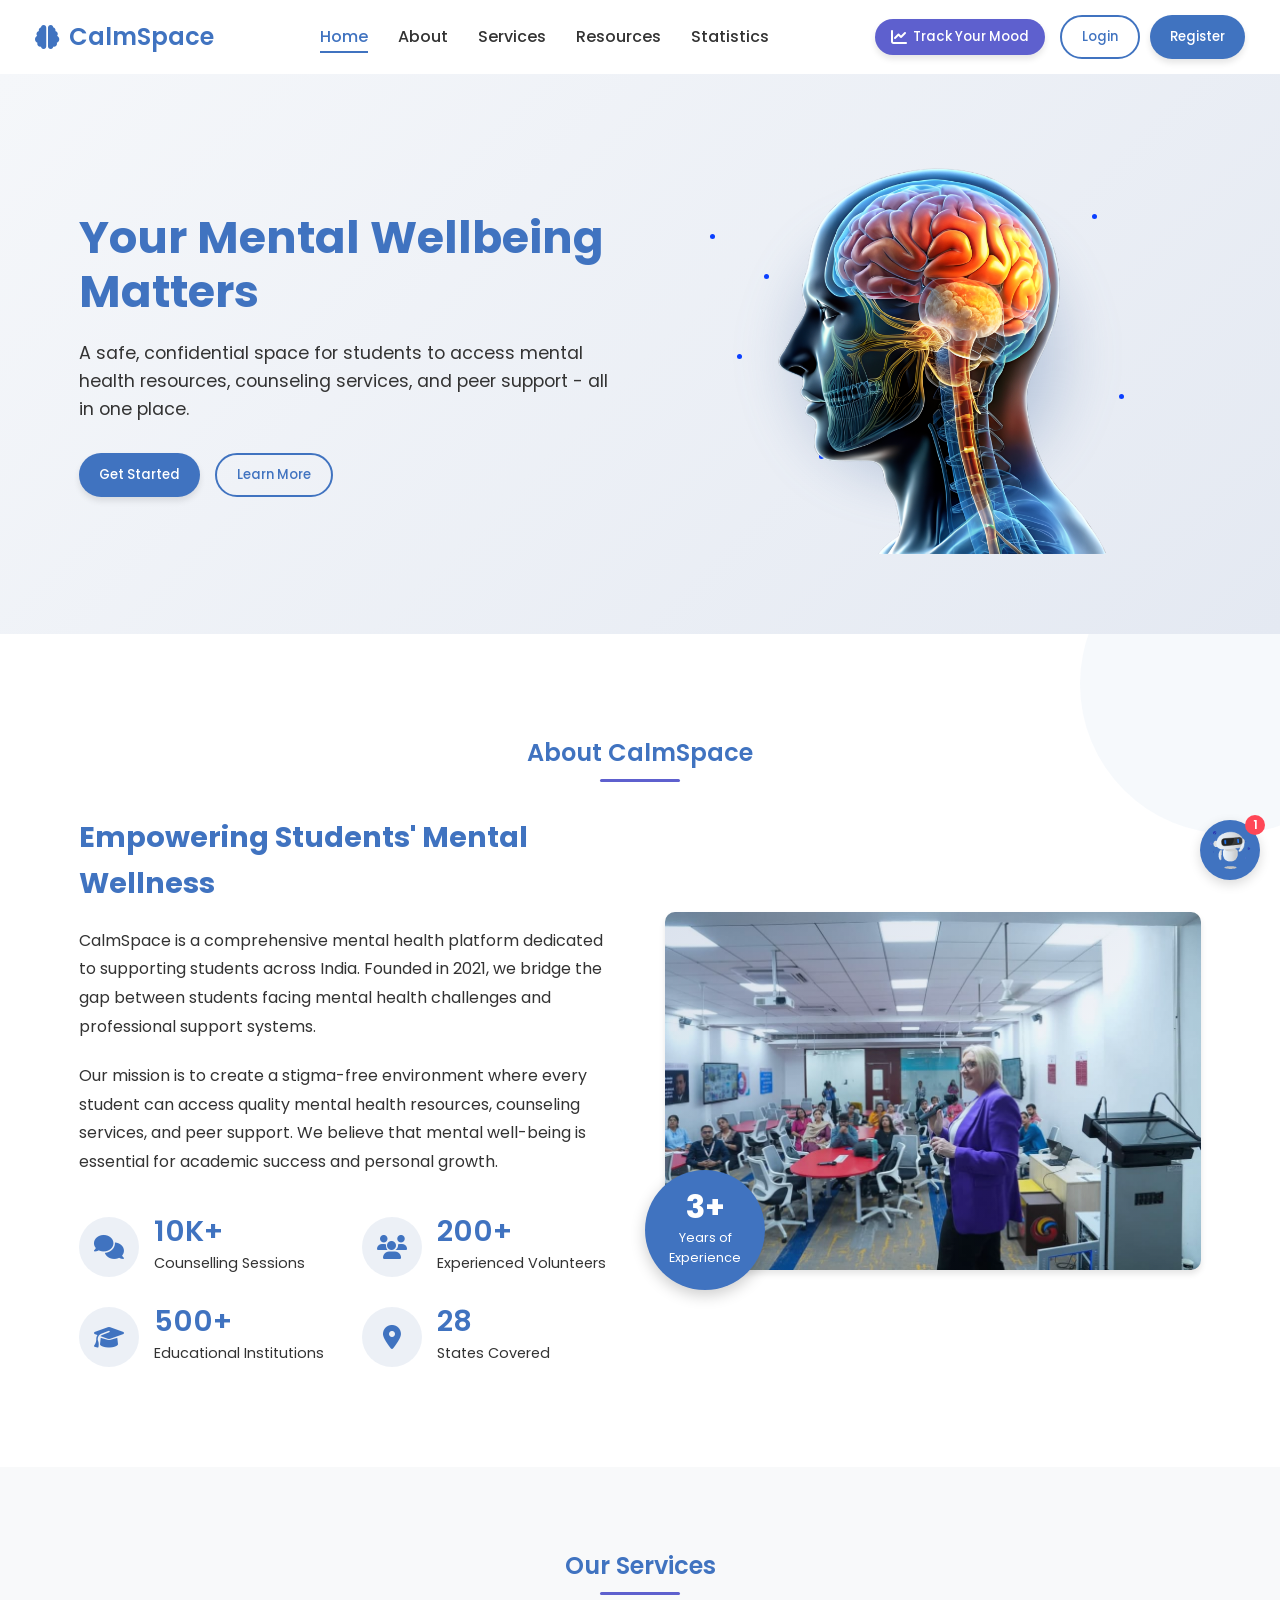
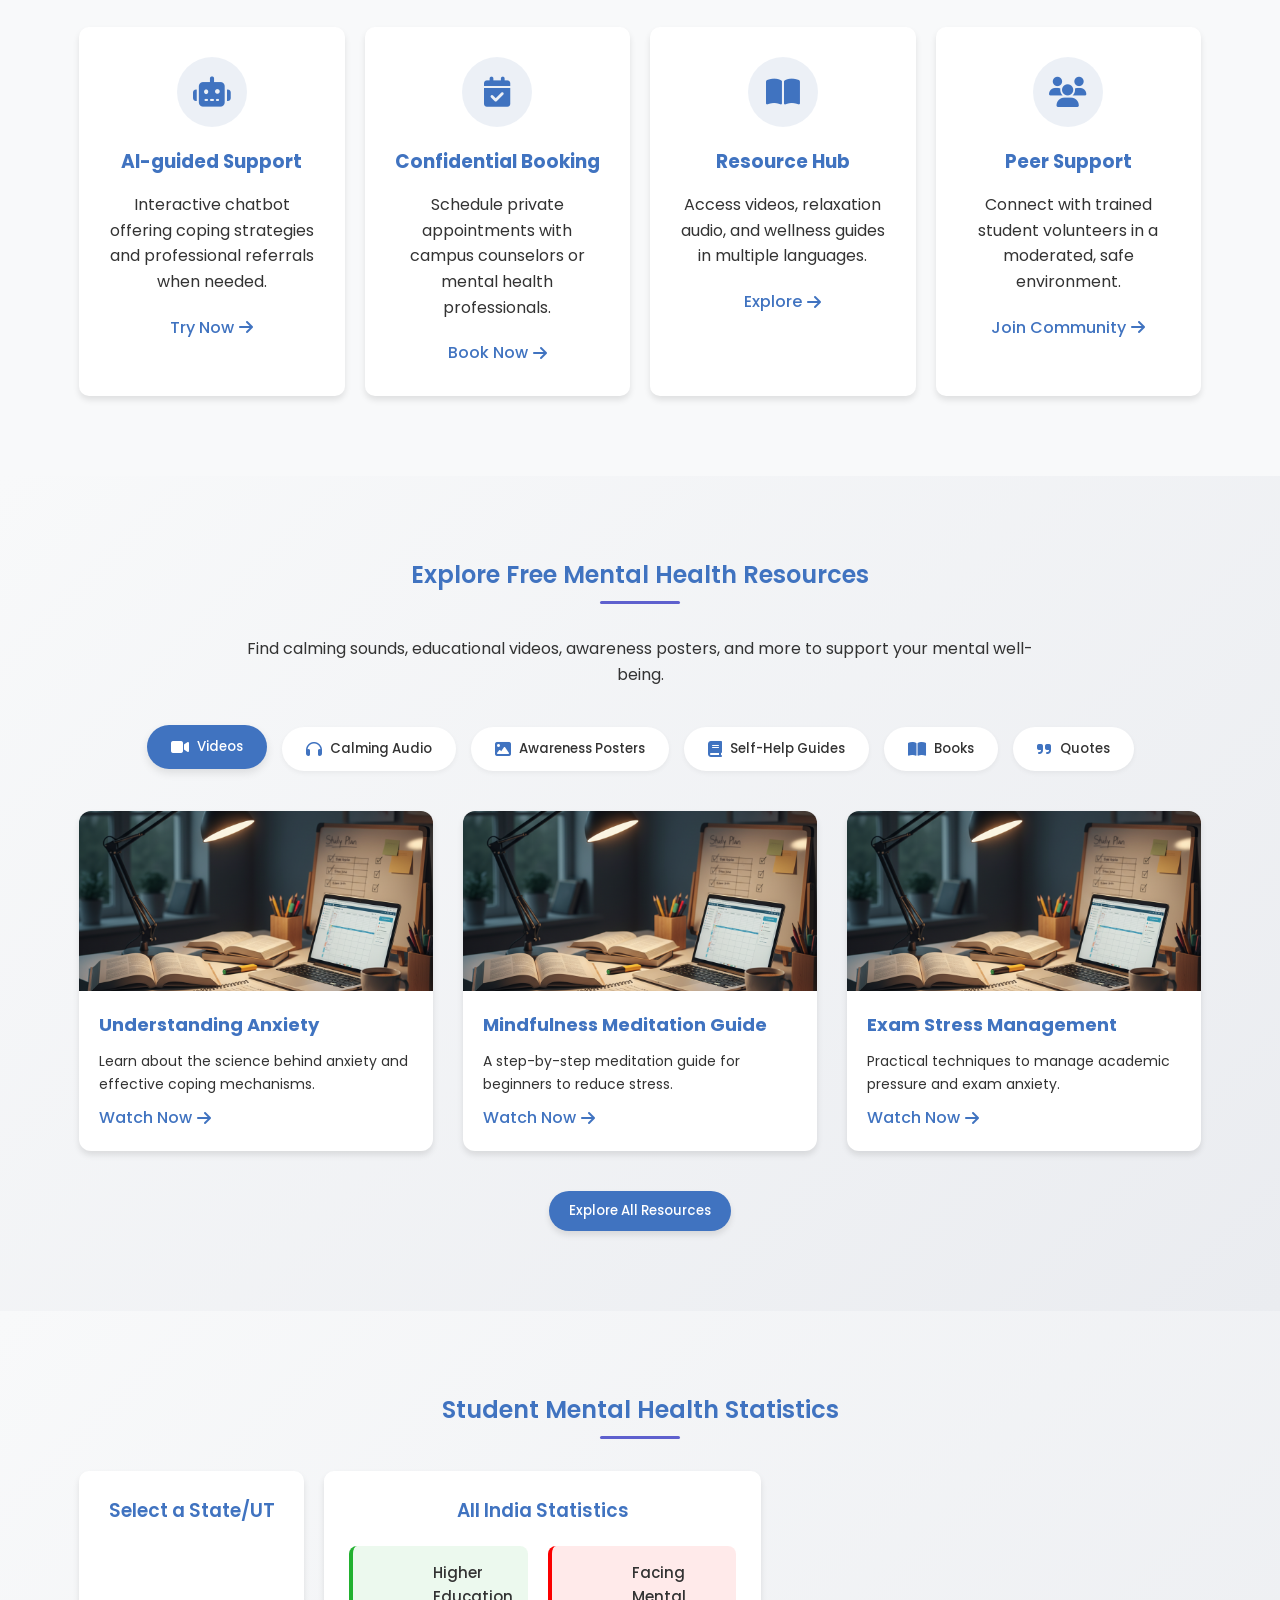
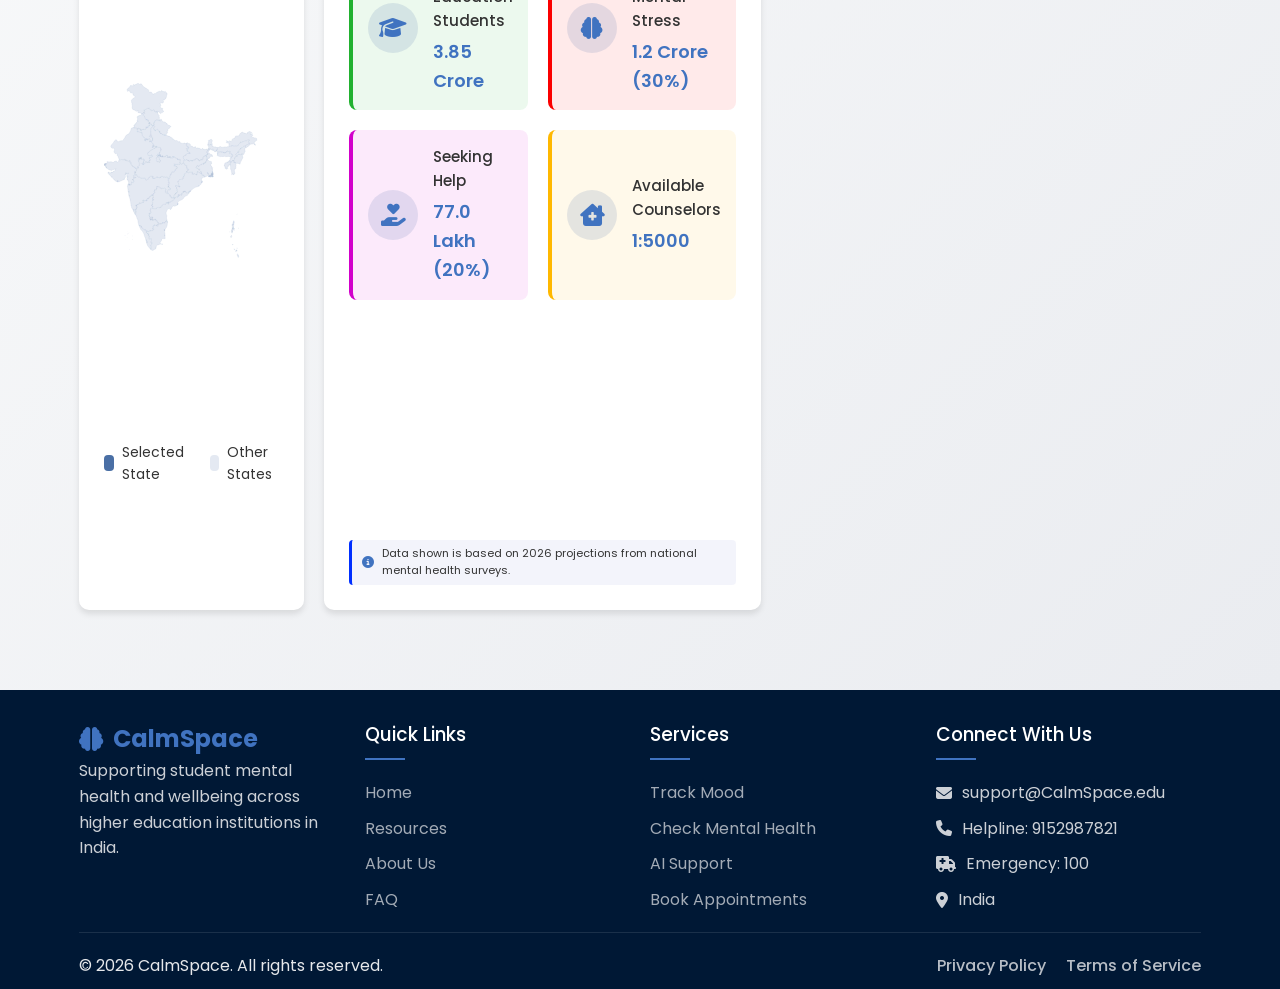
==== commit da92cc4d: "Initial commit: Frontend for CalmSpace mental health application" ====
--- a/index.html
+++ b/index.html
@@ -15,7 +15,7 @@
     <link rel="apple-touch-icon" sizes="180x180" href="images/ico.png">
     <link rel="icon" type="image/png" sizes="32x32" href="images/ico.png">
     <link rel="icon" type="image/png" sizes="16x16" href="images/ico.png">
-    <link rel="manifest" href="images/favicon/site.webmanifest">
+    <!-- <link rel="manifest" href="images/favicon/site.webmanifest"> -->
     
     <!-- Open Graph / Facebook -->
     <meta property="og:type" content="website">
